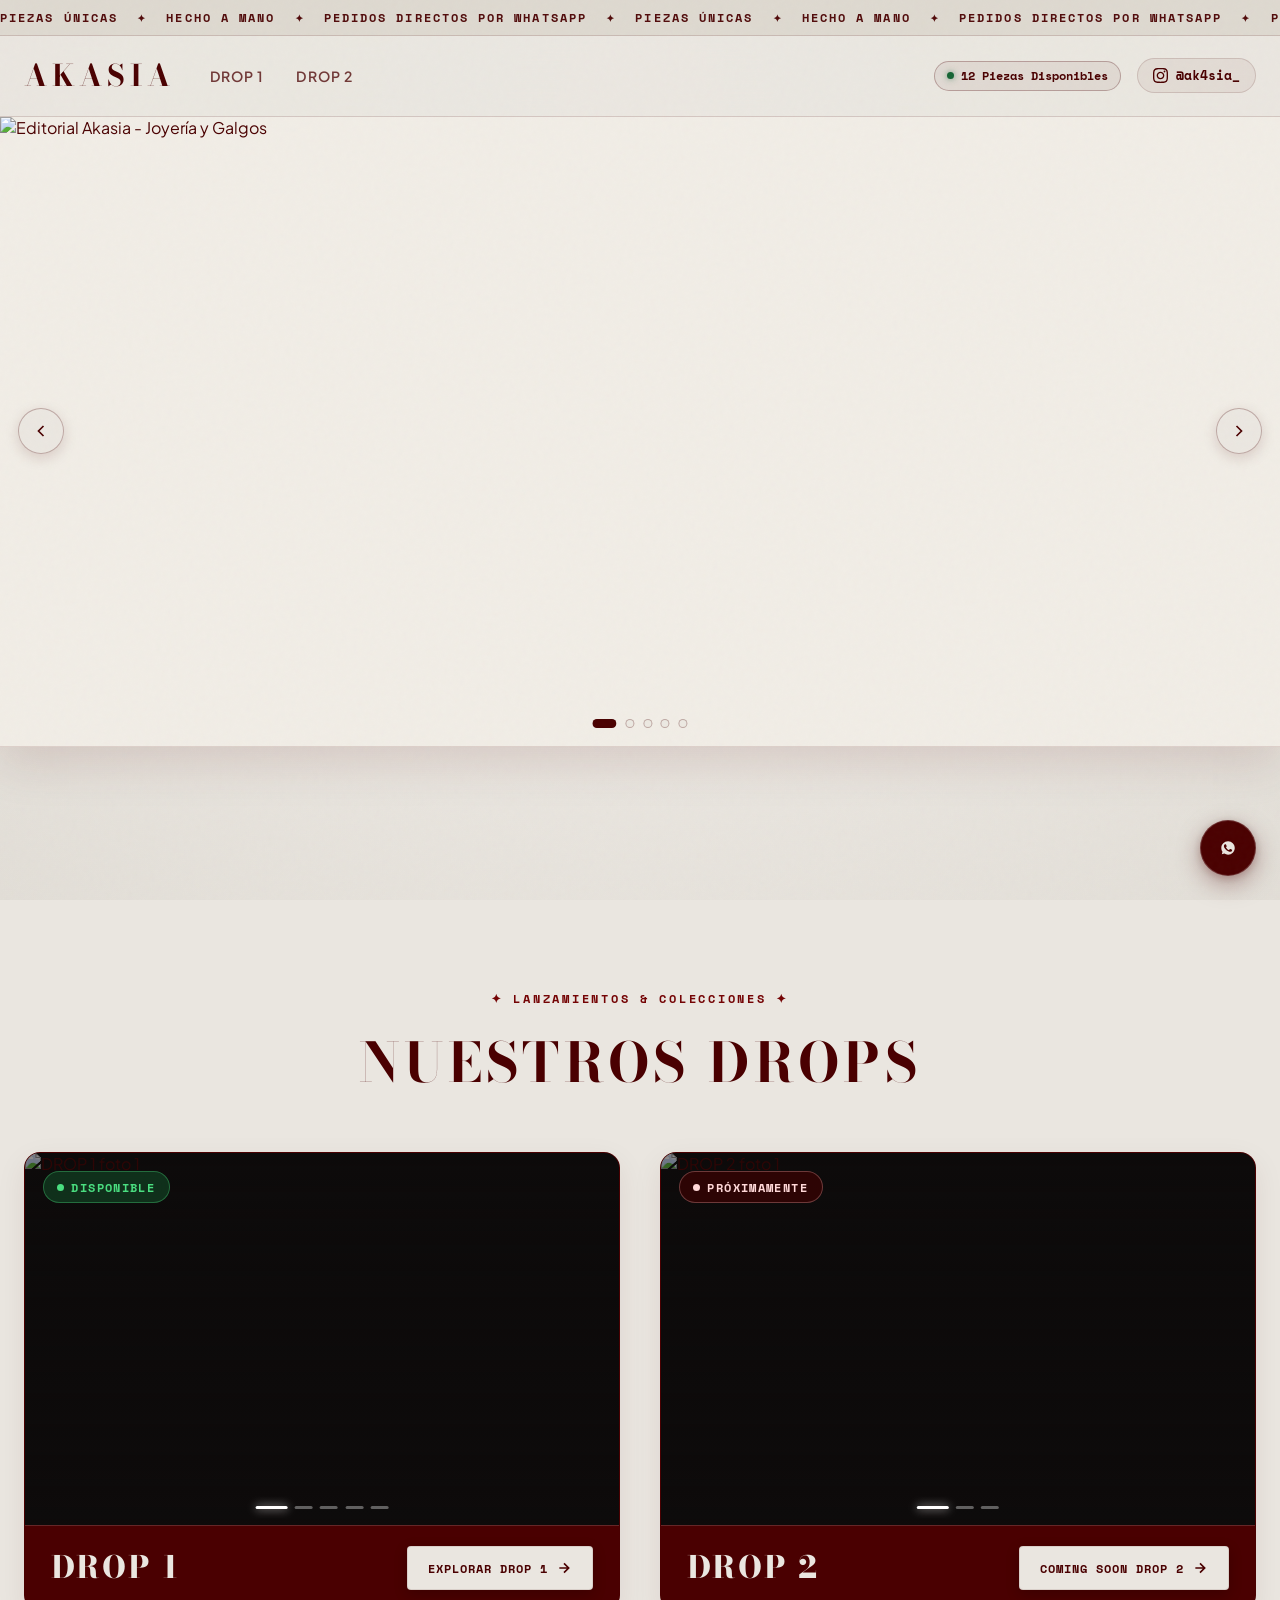
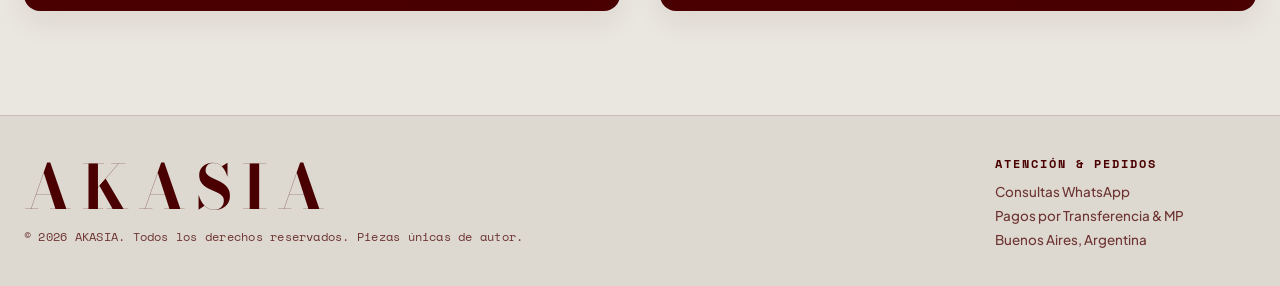
==== index.html @ f459fbb7 "Add files via upload" ====
<!DOCTYPE html>
<html lang="es">

<head>
  <meta charset="UTF-8">
  <meta name="viewport" content="width=device-width, initial-scale=1.0">
  <title>AKASIA • Joyería de Autor </title>

  <meta name="description" content="Piezas de joyería únicas hechas a mano. Nuestros drops de autor.">
  <meta name="keywords"
    content="akasia, drop, joyeria de autor, collares unicos, 1 of 1, collares grunge, moda underground, chokers, perlas, cadenas, diseño argentino">
  <meta name="author" content="Akasia">
  <meta name="theme-color" content="#eae6e0">

  <!-- Favicons -->
  <link rel="icon" type="image/x-icon" href="assets/brand/favicon.ico">
  <link rel="apple-touch-icon" href="assets/brand/favicon-192.png">

  <!-- Open Graph / Redes Sociales -->
  <meta property="og:type" content="website">
  <meta property="og:title" content="AKASIA • Joyería de Autor • Nuestros Drops">
  <meta property="og:description"
    content="Diseño de collares únicos de autor. Cada pieza es irrepetible. Conoce los drops y pide tu pieza por WhatsApp.">
  <meta property="og:image" content="assets/brand/isologo_with_text.png">
  <meta property="og:url" content="https://www.instagram.com/ak4sia_/">

  <!-- Stylesheets -->
  <link rel="stylesheet" href="styles/main.css">
  <link rel="stylesheet" href="styles/components.css">
</head>

<body>

  <!-- Top Announcement Ticker -->
  <div class="top-ticker" aria-label="Novedades de Akasia">
    <div class="ticker-track">
      <div class="ticker-group">
        <div class="ticker-item">PIEZAS ÚNICAS <span class="ticker-bullet">✦</span> HECHO A MANO <span class="ticker-bullet">✦</span> PEDIDOS DIRECTOS POR WHATSAPP <span class="ticker-bullet">✦</span></div>
        <div class="ticker-item">PIEZAS ÚNICAS <span class="ticker-bullet">✦</span> HECHO A MANO <span class="ticker-bullet">✦</span> PEDIDOS DIRECTOS POR WHATSAPP <span class="ticker-bullet">✦</span></div>
        <div class="ticker-item">PIEZAS ÚNICAS <span class="ticker-bullet">✦</span> HECHO A MANO <span class="ticker-bullet">✦</span> PEDIDOS DIRECTOS POR WHATSAPP <span class="ticker-bullet">✦</span></div>
        <div class="ticker-item">PIEZAS ÚNICAS <span class="ticker-bullet">✦</span> HECHO A MANO <span class="ticker-bullet">✦</span> PEDIDOS DIRECTOS POR WHATSAPP <span class="ticker-bullet">✦</span></div>
      </div>
      <div class="ticker-group" aria-hidden="true">
        <div class="ticker-item">PIEZAS ÚNICAS <span class="ticker-bullet">✦</span> HECHO A MANO <span class="ticker-bullet">✦</span> PEDIDOS DIRECTOS POR WHATSAPP <span class="ticker-bullet">✦</span></div>
        <div class="ticker-item">PIEZAS ÚNICAS <span class="ticker-bullet">✦</span> HECHO A MANO <span class="ticker-bullet">✦</span> PEDIDOS DIRECTOS POR WHATSAPP <span class="ticker-bullet">✦</span></div>
        <div class="ticker-item">PIEZAS ÚNICAS <span class="ticker-bullet">✦</span> HECHO A MANO <span class="ticker-bullet">✦</span> PEDIDOS DIRECTOS POR WHATSAPP <span class="ticker-bullet">✦</span></div>
        <div class="ticker-item">PIEZAS ÚNICAS <span class="ticker-bullet">✦</span> HECHO A MANO <span class="ticker-bullet">✦</span> PEDIDOS DIRECTOS POR WHATSAPP <span class="ticker-bullet">✦</span></div>
      </div>
    </div>
  </div>

  <!-- Site Navigation Header -->
  <header class="site-header" id="siteHeader">
    <div class="container nav-content">
      <!-- Nav Left: Brand & Links grouped together -->
      <div class="nav-left">
        <!-- Brand Logo (solo texto sin logo pequeño a la izquierda) -->
        <a href="index.html" class="brand-link" title="Inicio Akasia">
          <span class="brand-title">AKASIA</span>
        </a>

        <!-- Navigation Links -->
        <nav aria-label="Navegación principal">
          <ul class="nav-links">
            <li class="nav-item"><a href="drop-1.html">Drop 1</a></li>
            <li class="nav-item"><a href="drop-2.html">Drop 2</a></li>
          </ul>
        </nav>
      </div>

      <!-- Header Actions -->
      <div class="nav-actions">
        <!-- Live Available Pieces Counter -->
        <div class="badge-counter" id="availableCounter" title="Piezas únicas listas para compra">
          <span class="dot"></span> 13 Disponibles
        </div>

        <!-- Instagram Profile Link -->
        <a href="https://www.instagram.com/ak4sia_/" target="_blank" rel="noopener noreferrer" class="btn-ig"
          title="Visitar Instagram @ak4sia_">
          <svg width="15" height="15" viewBox="0 0 24 24" fill="currentColor">
            <path
              d="M12 2.163c3.204 0 3.584.012 4.85.07 3.252.148 4.771 1.691 4.919 4.919.058 1.265.069 1.645.069 4.849 0 3.205-.012 3.584-.069 4.849-.149 3.225-1.664 4.771-4.919 4.919-1.266.058-1.644.07-4.85.07-3.204 0-3.584-.012-4.849-.07-3.26-.149-4.771-1.699-4.919-4.92-.058-1.265-.07-1.644-.07-4.849 0-3.204.013-3.583.07-4.849.149-3.227 1.664-4.771 4.919-4.919 1.266-.057 1.645-.069 4.849-.069zm0-2.163c-3.259 0-3.667.014-4.947.072-4.358.2-6.78 2.618-6.98 6.98-.059 1.281-.073 1.689-.073 4.948 0 3.259.014 3.668.072 4.948.2 4.358 2.618 6.78 6.98 6.98 1.281.058 1.689.072 4.948.072 3.259 0 3.668-.014 4.948-.072 4.354-.2 6.782-2.618 6.979-6.98.059-1.28.073-1.689.073-4.948 0-3.259-.014-3.667-.072-4.947-.196-4.354-2.617-6.78-6.979-6.98-1.281-.059-1.69-.073-4.949-.073zm0 5.838c-3.403 0-6.162 2.759-6.162 6.162s2.759 6.163 6.162 6.163 6.162-2.759 6.162-6.163c0-3.403-2.759-6.162-6.162-6.162zm0 10.162c-2.209 0-4-1.79-4-4 0-2.209 1.791-4 4-4s4 1.791 4 4c0 2.21-1.791 4-4 4zm6.406-11.845c-.796 0-1.441.645-1.441 1.44s.645 1.44 1.441 1.44c.795 0 1.439-.645 1.439-1.44s-.644-1.44-1.439-1.44z" />
          </svg>
          <span>@ak4sia_</span>
        </a>
      </div>
    </div>
  </header>

  <!-- Hero Section: Carrusel Visual Editorial Puro de Punta a Punta -->
  <section class="hero-clean" id="hero">
    <div class="hero-carousel-container" id="heroCarousel">
      <div class="hero-carousel-track" id="heroCarouselTrack">
        <!-- Slide 1 (Foto 1) -->
        <div class="hero-slide active">
          <img src="assets/Banner Principal/banner-1.png" alt="Editorial Akasia - Joyería y Galgos">
        </div>
        <!-- Slide 2 (Foto 2) -->
        <div class="hero-slide">
          <img src="assets/Banner Principal/banner-2.png" alt="Editorial Akasia - Confección y detalles">
        </div>
        <!-- Slide 3 (Foto 3) -->
        <div class="hero-slide">
          <img src="assets/Banner Principal/banner-3.png" alt="Editorial Akasia - Retratos">
        </div>
        <!-- Slide 4 (Foto 4) -->
        <div class="hero-slide">
          <img src="assets/Banner Principal/banner-4.png" alt="Editorial Akasia - Joyería de Autor">
        </div>
        <!-- Slide 5 (Foto 5) -->
        <div class="hero-slide">
          <img src="assets/Banner Principal/banner-5.png" alt="Editorial Akasia - Colección Exclusiva">
        </div>
      </div>

      <!-- Flechas del Carrusel -->
      <button class="carousel-btn prev" id="carouselPrev" aria-label="Foto anterior">
        <svg width="20" height="20" viewBox="0 0 24 24" fill="none" stroke="currentColor" stroke-width="2">
          <path d="M15 18l-6-6 6-6" />
        </svg>
      </button>
      <button class="carousel-btn next" id="carouselNext" aria-label="Siguiente foto">
        <svg width="20" height="20" viewBox="0 0 24 24" fill="none" stroke="currentColor" stroke-width="2">
          <path d="M9 18l6-6-6-6" />
        </svg>
      </button>

      <!-- Indicadores / Dots -->
      <div class="carousel-dots" id="carouselDots"></div>
    </div>

    <!-- Al deslizar hacia abajo: Botón para descubrir los Drops -->
    <div class="drop-prompt-wrapper" id="dropPromptWrapper">
      <a href="#drops" class="btn-discover-drop">
        <span>Descubrí los Drops</span>
        <svg width="18" height="18" viewBox="0 0 24 24" fill="none" stroke="currentColor" stroke-width="2.5">
          <path d="M12 5v14M19 12l-7 7-7-7" />
        </svg>
      </a>
    </div>
  </section>

  <!-- Section: Drops de Autor (Botones con Fotos Dinámicas) -->
  <section class="drops-portal-section" id="drops">
    <div class="container">
      <div class="section-header">
        <span class="section-subtitle-tag">✦ LANZAMIENTOS & COLECCIONES ✦</span>
        <h2 class="section-title">NUESTROS DROPS</h2>
      </div>

      <!-- Tarjetas dinámicas de cada drop con fotos rotativas interactivas -->
      <div class="drops-portal-grid" id="dropsPortalGrid">
        <!-- Renderizado dinámico vía js/data.js y js/app.js -->
      </div>
    </div>
  </section>

  <!-- Floating WhatsApp Concierge Button -->
  <a href="#" class="floating-wa-btn" id="floatingWaBtn" title="Escribir por WhatsApp a Akasia" aria-label="WhatsApp">
    <svg width="28" height="28" viewBox="0 0 24 24" fill="currentColor">
      <path
        d="M12.031 6.172c-3.181 0-5.767 2.586-5.768 5.766-.001 1.298.38 2.27 1.019 3.287l-.582 2.128 2.182-.573c.978.58 1.911.928 3.145.929 3.178 0 5.767-2.587 5.768-5.766.001-3.187-2.575-5.77-5.764-5.771zm3.392 8.244c-.144.405-.837.774-1.17.824-.299.045-.677.063-1.092-.069-.252-.08-.575-.187-.988-.365-1.739-.751-2.874-2.502-2.961-2.617-.087-.116-.708-.94-.708-1.793s.448-1.273.607-1.446c.159-.173.346-.217.462-.217l.332.006c.106.005.249-.04.39.298.144.347.491 1.2.534 1.287.043.087.072.188.014.304-.058.116-.087.188-.173.289l-.26.304c-.087.086-.177.18-.076.354.101.174.449.741.964 1.201.662.591 1.221.774 1.394.86s.275.072.376-.044c.101-.116.433-.506.549-.68.116-.174.231-.145.39-.087s1.011.477 1.184.564.289.13.332.203c.043.072.043.419-.101.824z" />
    </svg>
  </a>

  <!-- Site Footer -->
  <footer class="site-footer">
    <div class="container footer-content">
      <div class="footer-brand">
        <span class="footer-logo">AKASIA</span>
        <p class="footer-copy">© 2026 AKASIA. Todos los derechos reservados. Piezas únicas de autor.</p>
      </div>

      <div class="footer-col">
        <h4>Atención & Pedidos</h4>
        <ul>
          <li><a href="#" id="footerWaLink" target="_blank" rel="noopener noreferrer">Consultas WhatsApp</a></li>
          <li><span>Pagos por Transferencia & MP</span></li>
          <li><span>Buenos Aires, Argentina</span></li>
        </ul>
      </div>
    </div>
  </footer>

  <!-- Scripts de la Aplicación -->
  <script src="js/data.js"></script>
  <script src="js/app.js"></script>
</body>

</html>
---- styles/main.css ----
/* ==========================================================================
   AKASIA • DESIGN SYSTEM & MAIN STYLES
   Estética High-Fashion Editorial / Ivory Parchment & Oxblood Typography
   Fondo: #eae6e0 • Tipografía: #4a0001
   ========================================================================== */

@import url('https://fonts.googleapis.com/css2?family=Bodoni+Moda:ital,opsz,wght@0,6..96,400;0,6..96,600;0,6..96,700;0,6..96,900;1,6..96,400;1,6..96,700&family=Plus+Jakarta+Sans:wght@300;400;500;600;700&family=Space+Mono:ital,wght@0,400;0,700;1,400&display=swap');

:root {
  /* Paleta Oficial Akasia */
  --oxblood: #4a0001;
  --garnet: #740304;
  --carmine: #8e2628;
  --crimson: #ab0e1f;
  --ivory: #eae6e0;

  /* Fondo principal y Superficies */
  --bg-page: #eae6e0;
  --bg-page-tint: radial-gradient(circle at 50% 12%, #f5f2ed 0%, #eae6e0 60%, #e2ded7 100%);
  --surface-card: #f8f6f2;
  --surface-card-hover: #ffffff;
  --surface-subtle: #f1ede6;
  --surface-glass: rgba(234, 230, 224, 0.92);
  --surface-glass-border: rgba(74, 0, 1, 0.14);
  --surface-border-subtle: rgba(74, 0, 1, 0.12);
  --surface-border-strong: rgba(74, 0, 1, 0.28);

  /* Tipografía y Textos */
  --text-primary: #4a0001;
  --text-secondary: #740304;
  --text-muted: rgba(74, 0, 1, 0.76);
  --text-dim: rgba(74, 0, 1, 0.45);
  --text-ghost: rgba(74, 0, 1, 0.12);

  /* Acentos y Destellos */
  --gold-accent: #8e2628;
  --sold-badge-bg: rgba(74, 0, 1, 0.12);
  --sold-badge-text: #740304;
  --available-emerald: #166534;
  --available-emerald-bg: rgba(22, 101, 52, 0.12);

  /* Tipografías */
  --font-serif: 'Bodoni Moda', Georgia, 'Times New Roman', serif;
  --font-mono: 'Space Mono', monospace;
  --font-sans: 'Plus Jakarta Sans', -apple-system, BlinkMacSystemFont, 'Segoe UI', Roboto, sans-serif;

  /* Físicas de animación (Emil Kowalski Philosophy) */
  --ease-out: cubic-bezier(0.23, 1, 0.32, 1);
  --ease-in-out: cubic-bezier(0.77, 0, 0.175, 1);
  --transition-fast: 160ms var(--ease-out);
  --transition-med: 280ms var(--ease-out);
  --transition-slow: 450ms var(--ease-out);

  /* Dimensiones */
  --container-max: 1380px;
  --header-height: 80px;
  --radius-sm: 4px;
  --radius-md: 8px;
  --radius-lg: 16px;
  --radius-full: 9999px;
}

/* Resets */
*, *::before, *::after {
  box-sizing: border-box;
  margin: 0;
  padding: 0;
}

html {
  font-size: 16px;
  scroll-behavior: smooth;
  background-color: var(--bg-page);
  color: var(--text-primary);
  font-family: var(--font-sans);
  text-rendering: optimizeLegibility;
  -webkit-font-smoothing: antialiased;
}

body {
  min-height: 100vh;
  background: var(--bg-page-tint);
  background-attachment: fixed;
  color: var(--text-primary);
  overflow-x: hidden;
  position: relative;
}

/* Film Grain Texture Overlay */
body::before {
  content: "";
  position: fixed;
  inset: 0;
  pointer-events: none;
  z-index: 999;
  opacity: 0.025;
  background-image: url("data:image/svg+xml,%3Csvg viewBox='0 0 200 200' xmlns='http://www.w3.org/2000/svg'%3E%3Cfilter id='noiseFilter'%3E%3CfeTurbulence type='fractalNoise' baseFrequency='0.8' numOctaves='3' stitchTiles='stitch'/%3E%3C/filter%3E%3Crect width='100%25' height='100%25' filter='url(%23noiseFilter)'/%3E%3C/svg%3E");
}

/* Contenedor Común */
.container {
  width: 100%;
  max-width: var(--container-max);
  margin-left: auto;
  margin-right: auto;
  padding-left: 1.5rem;
  padding-right: 1.5rem;
}

/* Links & Typography */
a {
  color: inherit;
  text-decoration: none;
  transition: color var(--transition-fast);
}

button {
  font-family: inherit;
  border: none;
  cursor: pointer;
  background: none;
}

img {
  max-width: 100%;
  height: auto;
  display: block;
}

/* ==========================================================================
   ANNOUNCEMENT BAR & TOP TICKER
   ========================================================================== */
.top-ticker {
  background: #ded9d0;
  border-bottom: 1px solid var(--surface-glass-border);
  padding: 0.55rem 0;
  overflow: hidden;
  position: relative;
  z-index: 100;
  user-select: none;
}

.ticker-track {
  display: flex;
  width: max-content;
  white-space: nowrap;
  animation: ticker-slide 55s linear infinite;
  will-change: transform;
}

.ticker-track:hover {
  animation-play-state: paused;
}

.ticker-group {
  display: flex;
  align-items: center;
  gap: 1.2rem;
  padding-right: 1.2rem;
  flex-shrink: 0;
}

.ticker-item {
  font-family: var(--font-mono);
  font-size: 0.72rem;
  text-transform: uppercase;
  letter-spacing: 0.18em;
  color: var(--text-primary);
  opacity: 0.95;
  display: inline-flex;
  align-items: center;
  gap: 1.2rem;
  font-weight: 700;
  flex-shrink: 0;
}

.ticker-bullet {
  color: var(--oxblood);
  font-size: 0.65rem;
}

@keyframes ticker-slide {
  0% { transform: translate3d(0, 0, 0); }
  100% { transform: translate3d(-50%, 0, 0); }
}

/* ==========================================================================
   NAVIGATION BAR
   ========================================================================== */
.site-header {
  position: sticky;
  top: 0;
  z-index: 900;
  backdrop-filter: blur(16px);
  -webkit-backdrop-filter: blur(16px);
  background: var(--surface-glass);
  border-bottom: 1px solid var(--surface-glass-border);
  transition: background var(--transition-med), border-color var(--transition-med);
}

.nav-content {
  height: var(--header-height);
  display: flex;
  align-items: center;
  justify-content: space-between;
  gap: 1.5rem;
}

/* Agrupación izquierda: Marca + Colección */
.nav-left {
  display: flex;
  align-items: center;
  gap: 2.2rem;
}

/* Brand Logo */
.brand-link {
  display: flex;
  align-items: center;
  gap: 0.85rem;
}

.brand-isologo {
  width: 44px;
  height: 44px;
  border-radius: 50%;
  object-fit: cover;
  border: 1px solid rgba(74, 0, 1, 0.35);
  box-shadow: 0 4px 14px rgba(74, 0, 1, 0.15);
  transition: transform var(--transition-med), box-shadow var(--transition-med);
}

.brand-link:hover .brand-isologo {
  transform: rotate(5deg) scale(1.05);
  box-shadow: 0 6px 18px rgba(74, 0, 1, 0.25);
}

.brand-title {
  font-family: var(--font-serif);
  font-size: 1.85rem;
  font-weight: 700;
  letter-spacing: 0.16em;
  color: var(--text-primary);
  text-transform: uppercase;
}

/* Navigation Links */
.nav-links {
  display: flex;
  align-items: center;
  gap: 2rem;
  list-style: none;
}

.nav-item a {
  font-family: var(--font-sans);
  font-size: 0.88rem;
  font-weight: 600;
  letter-spacing: 0.08em;
  text-transform: uppercase;
  color: var(--text-muted);
  position: relative;
  padding: 0.4rem 0;
}

.nav-item a:hover {
  color: var(--text-primary);
}

.nav-item a.active {
  color: var(--text-primary);
}

.nav-item a::after {
  content: "";
  position: absolute;
  bottom: 0;
  left: 0;
  width: 0;
  height: 1.5px;
  background: var(--text-primary);
  transition: width var(--transition-fast);
}

.nav-item a:hover::after,
.nav-item a.active::after {
  width: 100%;
}

/* Header Actions */
.nav-actions {
  display: flex;
  align-items: center;
  gap: 1rem;
}

.badge-counter {
  font-family: var(--font-mono);
  font-size: 0.75rem;
  padding: 0.35rem 0.75rem;
  border-radius: var(--radius-full);
  background: rgba(74, 0, 1, 0.06);
  border: 1px solid var(--surface-border-strong);
  color: var(--text-primary);
  display: flex;
  align-items: center;
  gap: 0.4rem;
  font-weight: 700;
}

.badge-counter .dot {
  width: 7px;
  height: 7px;
  background: var(--available-emerald);
  border-radius: 50%;
  box-shadow: 0 0 6px rgba(22, 101, 52, 0.6);
  animation: pulse 2s infinite;
}

@keyframes pulse {
  0%, 100% { opacity: 1; transform: scale(1); }
  50% { opacity: 0.4; transform: scale(0.85); }
}

.btn-ig {
  display: inline-flex;
  align-items: center;
  gap: 0.5rem;
  padding: 0.45rem 0.95rem;
  border-radius: var(--radius-full);
  background: rgba(74, 0, 1, 0.05);
  border: 1px solid var(--surface-glass-border);
  font-size: 0.8rem;
  font-family: var(--font-mono);
  color: var(--text-primary);
  font-weight: 700;
  transition: all var(--transition-fast);
}

.btn-ig:hover {
  background: var(--oxblood);
  color: var(--ivory);
  border-color: var(--oxblood);
  transform: translateY(-1px);
}

/* ==========================================================================
   HERO SECTION: CLEAN CAROUSEL LAYOUT (FULL WIDTH PUNTA A PUNTA)
   ========================================================================== */
.hero-clean {
  position: relative;
  padding: 0 0 3.5rem;
  display: flex;
  flex-direction: column;
  align-items: center;
  gap: 1.8rem;
  overflow: hidden;
  width: 100%;
  max-width: 100%;
  margin: 0;
  padding-left: 0;
  padding-right: 0;
}

.hero-tag-clean {
  display: inline-flex;
  align-items: center;
  gap: 0.5rem;
  font-family: var(--font-mono);
  font-size: 0.82rem;
  letter-spacing: 0.24em;
  text-transform: uppercase;
  color: var(--text-primary);
  padding: 0.45rem 1.2rem;
  background: rgba(74, 0, 1, 0.05);
  border: 1px solid var(--surface-border-strong);
  border-radius: var(--radius-full);
  font-weight: 700;
}

/* Hero Carousel Container: Full Width Edge-to-Edge */
.hero-carousel-container {
  position: relative;
  width: 100%;
  max-width: 100%;
  height: clamp(480px, 70vh, 760px);
  border-radius: 0;
  overflow: hidden;
  box-shadow: 0 16px 45px rgba(74, 0, 1, 0.12);
  border-top: none;
  border-left: none;
  border-right: none;
  border-bottom: 1px solid var(--surface-border-subtle);
  background: #f1ede6;
}

.hero-carousel-track {
  position: relative;
  width: 100%;
  height: 100%;
}

.hero-slide {
  position: absolute;
  inset: 0;
  opacity: 0;
  visibility: hidden;
  transition: opacity 600ms var(--ease-out), transform 700ms var(--ease-out);
  transform: scale(1.02);
  display: flex;
  align-items: center;
  justify-content: center;
}

.hero-slide.active {
  opacity: 1;
  visibility: visible;
  transform: scale(1);
}

.hero-slide img {
  width: 100%;
  height: 100%;
  object-fit: cover;
  object-position: center;
}

/* Carousel Controls */
.carousel-btn {
  position: absolute;
  top: 50%;
  transform: translateY(-50%);
  z-index: 10;
  width: 46px;
  height: 46px;
  border-radius: 50%;
  background: rgba(234, 230, 224, 0.9);
  border: 1px solid var(--surface-border-strong);
  color: var(--text-primary);
  display: flex;
  align-items: center;
  justify-content: center;
  cursor: pointer;
  box-shadow: 0 4px 14px rgba(74, 0, 1, 0.15);
  transition: all var(--transition-fast);
}

.carousel-btn:hover {
  background: var(--oxblood);
  color: var(--ivory);
  transform: translateY(-50%) scale(1.08);
}

.carousel-btn:active {
  transform: translateY(-50%) scale(0.96);
}

.carousel-btn.prev { left: 18px; }
.carousel-btn.next { right: 18px; }

/* Carousel Dots */
.carousel-dots {
  position: absolute;
  bottom: 18px;
  left: 50%;
  transform: translateX(-50%);
  z-index: 10;
  display: flex;
  gap: 0.55rem;
}

.carousel-dot {
  width: 9px;
  height: 9px;
  border-radius: 50%;
  background: rgba(234, 230, 224, 0.6);
  border: 1px solid var(--surface-border-strong);
  cursor: pointer;
  transition: all var(--transition-fast);
}

.carousel-dot.active {
  background: var(--oxblood);
  width: 24px;
  border-radius: 12px;
}

/* Floating / Scroll Prompt: Descubrí nuestro último drop (aparece al deslizar) */
.drop-prompt-wrapper {
  margin-top: 1.8rem;
  text-align: center;
  width: 100%;
  display: flex;
  justify-content: center;
  opacity: 0;
  transform: translateY(22px);
  transition: opacity 0.45s var(--ease-out), transform 0.45s var(--ease-out);
  pointer-events: none;
}

.drop-prompt-wrapper.visible {
  opacity: 1;
  transform: translateY(0);
  pointer-events: auto;
}

.btn-discover-drop {
  display: inline-flex;
  align-items: center;
  gap: 0.8rem;
  padding: 1.05rem 2.6rem;
  background: var(--oxblood);
  color: var(--ivory);
  font-family: var(--font-mono);
  font-size: 0.88rem;
  font-weight: 700;
  letter-spacing: 0.14em;
  text-transform: uppercase;
  border-radius: var(--radius-full);
  box-shadow: 0 8px 24px rgba(74, 0, 1, 0.22);
  border: 1px solid var(--oxblood);
  transition: all var(--transition-fast);
  cursor: pointer;
  animation: bounceSlow 2.5s infinite;
}

.btn-discover-drop:hover {
  background: var(--garnet);
  transform: translateY(-3px);
  box-shadow: 0 12px 30px rgba(74, 0, 1, 0.32);
}

.btn-discover-drop:active {
  transform: scale(0.97);
}

@keyframes bounceSlow {
  0%, 100% { transform: translateY(0); }
  50% { transform: translateY(-6px); }
}

/* ==========================================================================
   REDES SOCIALES / DESCUBRINOS EN REDES (Clean Editorial Showcase)
   ========================================================================== */
.social-section {
  padding: 5.5rem 0;
  background: var(--bg-page);
  border-top: 1px solid var(--surface-glass-border);
  border-bottom: 1px solid var(--surface-glass-border);
}

.social-clean-card {
  max-width: 680px;
  margin: 0 auto;
  text-align: center;
  padding: 3.5rem 2rem;
  background: var(--surface-card);
  border: 1px solid var(--surface-border-strong);
  border-radius: var(--radius-md);
  box-shadow: 0 12px 35px rgba(74, 0, 1, 0.08);
}

.social-title {
  font-family: var(--font-serif);
  font-size: clamp(2rem, 3.8vw, 2.8rem);
  font-weight: 700;
  letter-spacing: 0.12em;
  color: var(--text-primary);
  text-transform: uppercase;
  margin-bottom: 1rem;
}

.social-subtitle {
  font-family: var(--font-sans);
  font-size: 1.05rem;
  line-height: 1.6;
  color: var(--text-secondary);
  max-width: 500px;
  margin: 0 auto 2rem;
}

.btn-instagram-profile {
  display: inline-flex;
  align-items: center;
  gap: 0.85rem;
  padding: 1.05rem 2.6rem;
  background: var(--oxblood);
  color: var(--ivory);
  font-family: var(--font-mono);
  font-size: 0.92rem;
  font-weight: 700;
  letter-spacing: 0.14em;
  text-transform: uppercase;
  border-radius: var(--radius-full);
  box-shadow: 0 8px 24px rgba(74, 0, 1, 0.22);
  border: 1px solid var(--oxblood);
  transition: all var(--transition-fast);
}

.btn-instagram-profile:hover {
  background: var(--garnet);
  transform: translateY(-2px);
  box-shadow: 0 12px 30px rgba(74, 0, 1, 0.32);
}

@media (max-width: 768px) {
  .hero-carousel-container {
    height: 380px;
  }
  .carousel-btn {
    width: 38px;
    height: 38px;
  }
}

/* ==========================================================================
   FOOTER
   ========================================================================== */
.site-footer {
  background: #ded9d0;
  border-top: 1px solid var(--surface-glass-border);
  padding: 2.4rem 0;
  position: relative;
  color: var(--text-primary);
}

.footer-content {
  display: flex;
  justify-content: space-between;
  align-items: center;
  flex-wrap: wrap;
  gap: 2rem;
}

.footer-brand {
  display: flex;
  flex-direction: column;
  gap: 0.6rem;
}

.footer-logo {
  font-family: var(--font-serif);
  font-size: clamp(2.4rem, 5vw, 3.8rem);
  font-weight: 700;
  letter-spacing: 0.16em;
  color: var(--text-primary);
  line-height: 1;
}

.footer-copy {
  font-family: var(--font-mono);
  font-size: 0.74rem;
  color: var(--text-muted);
  letter-spacing: 0.02em;
}

.footer-col {
  margin-right: 4.5rem;
}

.footer-col h4 {
  font-family: var(--font-mono);
  font-size: 0.78rem;
  text-transform: uppercase;
  letter-spacing: 0.16em;
  color: var(--text-primary);
  margin-bottom: 0.6rem;
  font-weight: 700;
}

.footer-col ul {
  list-style: none;
  display: flex;
  flex-direction: column;
  gap: 0.45rem;
}

.footer-col li,
.footer-col li a {
  color: var(--text-muted);
  font-size: 0.84rem;
  font-weight: 500;
  transition: color var(--transition-fast);
}

.footer-col li a:hover {
  color: var(--text-primary);
}

/* ==========================================================================
   RESPONSIVE MEDIA QUERIES
   ========================================================================== */
@media (max-width: 992px) {
  .hero-grid {
    grid-template-columns: 1fr;
    text-align: center;
    gap: 3rem;
  }

  .hero-content {
    align-items: center;
  }

  .hero-description {
    margin-left: auto;
    margin-right: auto;
  }

  .hero-cta-group {
    justify-content: center;
  }
}

@media (max-width: 768px) {
  :root {
    --header-height: 70px;
  }

  .nav-left {
    gap: 1.25rem;
  }

  .brand-title {
    font-size: 1.55rem;
  }

  .nav-item a {
    font-size: 0.8rem;
    letter-spacing: 0.06em;
  }

  .hero-section {
    padding: 3rem 0 3rem;
  }

  .footer-content {
    flex-direction: column;
    align-items: flex-start;
    gap: 1.8rem;
  }
}

@media (max-width: 520px) {
  .nav-left {
    gap: 0.85rem;
  }

  .brand-title {
    font-size: 1.35rem;
  }

  .badge-counter {
    padding: 0.3rem 0.55rem;
    font-size: 0.7rem;
  }

  .btn-ig span {
    display: none;
  }

  .btn-ig {
    padding: 0.45rem 0.6rem;
  }
}
---- styles/components.css ----
/* ==========================================================================
   AKASIA - Componentes Visuales
   Catálogo, Tarjetas de Collares, Modales, Lookbook & WhatsApp
   ========================================================================== */

/* ==========================================================================
   1. CATALOG SECTION & CONTROLS
   ========================================================================== */
.catalog-section {
  padding: 5rem 0 7rem;
  position: relative;
  background: var(--bg-page);
}

.section-header {
  text-align: center;
  max-width: 780px;
  margin: 0 auto 3rem;
  display: flex;
  flex-direction: column;
  align-items: center;
  gap: 0.85rem;
}

.section-subtitle-tag {
  font-family: var(--font-mono);
  font-size: 0.78rem;
  letter-spacing: 0.22em;
  text-transform: uppercase;
  color: var(--text-secondary);
  display: flex;
  align-items: center;
  gap: 0.5rem;
  font-weight: 700;
}

.section-title {
  font-family: var(--font-serif);
  font-size: clamp(2.2rem, 4.5vw, 3.4rem);
  font-weight: 700;
  letter-spacing: 0.08em;
  text-transform: uppercase;
  color: var(--text-primary);
}

.section-desc {
  font-size: 1rem;
  color: var(--text-muted);
  line-height: 1.6;
  font-weight: 400;
}

/* Controles de Filtro y Búsqueda */
.catalog-controls {
  display: flex;
  justify-content: space-between;
  align-items: center;
  flex-wrap: wrap;
  gap: 1.5rem;
  margin-bottom: 2.8rem;
  padding: 1.2rem 1.6rem;
  background: rgba(255, 255, 255, 0.7);
  backdrop-filter: blur(12px);
  border: 1px solid var(--surface-glass-border);
  border-radius: var(--radius-md);
  box-shadow: 0 4px 16px rgba(74, 0, 1, 0.04);
}

.filter-group {
  display: flex;
  flex-wrap: wrap;
  gap: 0.5rem;
}

.filter-btn {
  font-family: var(--font-mono);
  font-size: 0.78rem;
  letter-spacing: 0.08em;
  text-transform: uppercase;
  padding: 0.55rem 1.1rem;
  border-radius: var(--radius-full);
  color: var(--text-primary);
  background: rgba(74, 0, 1, 0.05);
  border: 1px solid var(--surface-border-subtle);
  font-weight: 600;
  transition: all var(--transition-fast);
}

.filter-btn:hover {
  color: var(--text-primary);
  background: rgba(74, 0, 1, 0.1);
  border-color: var(--surface-border-strong);
}

.filter-btn.active {
  background: var(--oxblood);
  color: var(--ivory);
  border-color: var(--oxblood);
  box-shadow: 0 4px 14px rgba(74, 0, 1, 0.25);
}

.filter-btn:active {
  transform: scale(0.97);
}

.search-box {
  position: relative;
  min-width: 260px;
}

.search-input {
  width: 100%;
  padding: 0.55rem 1rem 0.55rem 2.4rem;
  background: #ffffff;
  border: 1px solid var(--surface-border-strong);
  border-radius: var(--radius-full);
  color: var(--text-primary);
  font-family: var(--font-sans);
  font-size: 0.85rem;
  outline: none;
  transition: border-color var(--transition-fast), box-shadow var(--transition-fast);
}

.search-input::placeholder {
  color: var(--text-dim);
}

.search-input:focus {
  border-color: var(--text-primary);
  box-shadow: 0 0 10px rgba(74, 0, 1, 0.18);
}

.search-icon {
  position: absolute;
  left: 0.9rem;
  top: 50%;
  transform: translateY(-50%);
  color: var(--text-dim);
  pointer-events: none;
  font-size: 0.85rem;
}

/* ==========================================================================
   2. PRODUCT GRID & NECKLACE CARD
   ========================================================================== */
.products-grid {
  display: grid;
  grid-template-columns: repeat(auto-fill, minmax(320px, 1fr));
  gap: 2.2rem;
}

.product-card {
  position: relative;
  background: var(--surface-card);
  border: 1px solid var(--surface-border-subtle);
  border-radius: var(--radius-md);
  overflow: hidden;
  display: flex;
  flex-direction: column;
  box-shadow: 0 6px 20px rgba(74, 0, 1, 0.05);
  transition: transform var(--transition-med), border-color var(--transition-med), box-shadow var(--transition-med), background var(--transition-med);
}

.product-card:hover {
  background: var(--surface-card-hover);
  transform: translateY(-6px);
  border-color: var(--surface-border-strong);
  box-shadow: 0 16px 36px rgba(74, 0, 1, 0.12);
}

/* Estado Vendido */
.product-card.is-sold {
  background: #ede9e2;
  border-color: rgba(74, 0, 1, 0.2);
}

.product-card.is-sold .card-media-wrapper {
  filter: grayscale(30%) brightness(0.92);
}

/* Contenedor de Imagen con Efecto Hover */
.card-media-wrapper {
  position: relative;
  width: 100%;
  aspect-ratio: 4 / 5;
  background: #f3efe8;
  overflow: hidden;
  cursor: pointer;
}

.card-img {
  position: absolute;
  inset: 0;
  width: 100%;
  height: 100%;
  object-fit: cover;
  transition: opacity 400ms var(--ease-out), transform 500ms var(--ease-out);
}

.card-img-flat {
  opacity: 1;
  z-index: 1;
}

.card-img-worn {
  opacity: 0;
  z-index: 2;
  transform: scale(1.03);
}

/* Conmutación Hover (Escritorio) */
@media (hover: hover) and (pointer: fine) {
  .product-card:hover .card-img-worn {
    opacity: 1;
    transform: scale(1);
  }
  .product-card:hover .card-img-flat {
    opacity: 0;
  }
}

/* Modo táctil en móvil */
.card-media-wrapper.show-worn .card-img-worn {
  opacity: 1 !important;
  transform: scale(1) !important;
}
.card-media-wrapper.show-worn .card-img-flat {
  opacity: 0 !important;
}

/* Badges sobre la foto */
.card-badges {
  position: absolute;
  top: 12px;
  left: 12px;
  right: 12px;
  display: flex;
  justify-content: space-between;
  align-items: center;
  z-index: 5;
  pointer-events: none;
}

.badge-unique {
  font-family: var(--font-mono);
  font-size: 0.68rem;
  letter-spacing: 0.12em;
  padding: 0.3rem 0.65rem;
  background: rgba(234, 230, 224, 0.92);
  color: var(--text-primary);
  border: 1px solid var(--surface-border-strong);
  border-radius: var(--radius-sm);
  backdrop-filter: blur(8px);
  font-weight: 700;
}

.badge-status {
  font-family: var(--font-mono);
  font-size: 0.68rem;
  letter-spacing: 0.1em;
  padding: 0.3rem 0.65rem;
  border-radius: var(--radius-sm);
  backdrop-filter: blur(8px);
  text-transform: uppercase;
  font-weight: 700;
}

.badge-status.available {
  background: rgba(22, 101, 52, 0.9);
  color: #ffffff;
  border: 1px solid rgba(22, 101, 52, 0.4);
}

.badge-status.sold {
  background: var(--sold-badge-bg);
  color: var(--sold-badge-text);
  border: 1px solid rgba(74, 0, 1, 0.3);
}

/* Indicador visual de doble foto */
.card-photo-toggle-hint {
  position: absolute;
  bottom: 10px;
  left: 50%;
  transform: translateX(-50%);
  z-index: 5;
  font-family: var(--font-mono);
  font-size: 0.65rem;
  letter-spacing: 0.08em;
  color: var(--text-primary);
  background: rgba(234, 230, 224, 0.88);
  padding: 0.25rem 0.65rem;
  border-radius: var(--radius-full);
  border: 1px solid var(--surface-border-subtle);
  backdrop-filter: blur(6px);
  pointer-events: none;
  opacity: 0.9;
  font-weight: 600;
  transition: opacity var(--transition-fast);
}

.product-card:hover .card-photo-toggle-hint {
  opacity: 1;
}

/* Contenido de la Tarjeta */
.card-content {
  padding: 1.4rem;
  display: flex;
  flex-direction: column;
  flex-grow: 1;
  gap: 1rem;
}

.card-header-row {
  display: flex;
  justify-content: space-between;
  align-items: baseline;
  gap: 0.5rem;
}

.card-title {
  font-family: var(--font-serif);
  font-size: 1.45rem;
  font-weight: 700;
  letter-spacing: 0.06em;
  text-transform: uppercase;
  color: var(--text-primary);
}

.card-price {
  font-family: var(--font-mono);
  font-size: 1.15rem;
  font-weight: 700;
  color: var(--text-primary);
  white-space: nowrap;
}

/* Especificaciones Técnicas (Largo y Diámetro) */
.card-specs-row {
  display: flex;
  flex-wrap: wrap;
  gap: 0.5rem;
}

.spec-pill {
  font-family: var(--font-mono);
  font-size: 0.72rem;
  padding: 0.3rem 0.6rem;
  background: rgba(74, 0, 1, 0.05);
  border: 1px solid var(--surface-border-subtle);
  border-radius: var(--radius-sm);
  color: var(--text-muted);
  display: inline-flex;
  align-items: center;
  gap: 0.35rem;
}

.spec-pill strong {
  color: var(--text-primary);
  font-weight: 700;
}

.card-description {
  font-size: 0.88rem;
  line-height: 1.55;
  color: var(--text-muted);
  display: -webkit-box;
  -webkit-line-clamp: 2;
  -webkit-box-orient: vertical;
  overflow: hidden;
  text-overflow: ellipsis;
  font-weight: 400;
}

/* Botones de Acción de la Tarjeta */
.card-actions {
  margin-top: auto;
  display: grid;
  grid-template-columns: 1fr auto;
  gap: 0.65rem;
  padding-top: 0.5rem;
}

.btn-buy-wa {
  display: inline-flex;
  align-items: center;
  justify-content: center;
  gap: 0.55rem;
  padding: 0.72rem 1.1rem;
  background: var(--oxblood);
  color: var(--ivory);
  font-family: var(--font-mono);
  font-size: 0.76rem;
  font-weight: 700;
  letter-spacing: 0.08em;
  text-transform: uppercase;
  border-radius: var(--radius-sm);
  border: 1px solid var(--oxblood);
  box-shadow: 0 4px 14px rgba(74, 0, 1, 0.2);
  transition: all var(--transition-fast);
}

.btn-buy-wa:hover {
  background: var(--garnet);
  border-color: var(--garnet);
  color: #ffffff;
  box-shadow: 0 6px 20px rgba(74, 0, 1, 0.32);
  transform: translateY(-1px);
}

.btn-buy-wa:active {
  transform: scale(0.97);
}

.btn-buy-wa.btn-sold-out {
  background: var(--sold-badge-bg);
  color: var(--sold-badge-text);
  border: 1px solid var(--surface-border-subtle);
  cursor: not-allowed;
  box-shadow: none;
}

.btn-buy-wa.btn-sold-out:hover {
  transform: none;
  box-shadow: none;
}

.btn-view-detail {
  padding: 0.7rem 0.95rem;
  background: rgba(74, 0, 1, 0.05);
  border: 1px solid var(--surface-border-strong);
  border-radius: var(--radius-sm);
  color: var(--text-primary);
  font-family: var(--font-mono);
  font-size: 0.75rem;
  font-weight: 700;
  transition: all var(--transition-fast);
}

.btn-view-detail:hover {
  background: var(--oxblood);
  color: var(--ivory);
  border-color: var(--oxblood);
}

.btn-view-detail:active {
  transform: scale(0.97);
}

/* ==========================================================================
   3. QUICK VIEW / PRODUCT DETAIL MODAL
   ========================================================================== */
.modal-backdrop {
  position: fixed;
  inset: 0;
  background: rgba(74, 0, 1, 0.45);
  backdrop-filter: blur(12px);
  -webkit-backdrop-filter: blur(12px);
  z-index: 1000;
  display: flex;
  align-items: center;
  justify-content: center;
  padding: 1.5rem;
  opacity: 0;
  pointer-events: none;
  transition: opacity 240ms var(--ease-out);
}

.modal-backdrop.is-open {
  opacity: 1;
  pointer-events: auto;
}

.modal-dialog {
  background: var(--bg-page);
  border: 1px solid var(--surface-border-strong);
  border-radius: var(--radius-lg);
  width: 100%;
  max-width: 900px;
  position: relative;
  box-shadow: 0 30px 70px rgba(74, 0, 1, 0.3);
  transform: scale(0.95);
  transition: transform 260ms var(--ease-out);
  color: var(--text-primary);
  overflow: hidden;
  scrollbar-width: none;
}

.modal-dialog::-webkit-scrollbar {
  display: none;
}

.modal-backdrop.is-open .modal-dialog {
  transform: scale(1);
}

.modal-close-btn {
  position: absolute;
  top: 1.2rem;
  right: 1.2rem;
  z-index: 20;
  width: 36px;
  height: 36px;
  border-radius: 50%;
  background: rgba(74, 0, 1, 0.08);
  border: 1px solid var(--surface-border-subtle);
  color: var(--text-primary);
  display: flex;
  align-items: center;
  justify-content: center;
  font-size: 1.1rem;
  transition: all var(--transition-fast);
}

.modal-close-btn:hover {
  background: var(--oxblood);
  color: var(--ivory);
  transform: rotate(90deg);
}

.modal-grid {
  display: grid;
  grid-template-columns: 1fr 1fr;
  align-items: stretch;
}

/* Galería en Modal */
.modal-gallery {
  position: relative;
  background: #f5f2ec;
  display: flex;
  flex-direction: column;
  height: 100%;
  overflow: hidden;
}

.modal-main-img-wrap {
  position: relative;
  width: 100%;
  height: 100%;
  min-height: 420px;
  overflow: hidden;
}

.modal-main-img {
  width: 100%;
  height: 100%;
  object-fit: cover;
  display: block;
  transition: opacity 220ms var(--ease-out);
}

.modal-cta-wrap {
  display: flex;
  flex-direction: column;
  gap: 0.75rem;
  margin-top: 0.4rem;
}

.modal-view-tabs {
  display: grid;
  grid-template-columns: 1fr 1fr;
  gap: 0.6rem;
  background: transparent;
}

.modal-tab-btn {
  padding: 0.78rem 0.6rem;
  font-family: var(--font-mono);
  font-size: 0.74rem;
  letter-spacing: 0.08em;
  text-transform: uppercase;
  color: var(--text-muted);
  background: rgba(74, 0, 1, 0.04);
  border: 1px solid var(--surface-border-subtle);
  border-radius: var(--radius-sm);
  font-weight: 700;
  cursor: pointer;
  display: flex;
  align-items: center;
  justify-content: center;
  text-align: center;
  transition: all var(--transition-fast);
}

.modal-tab-btn:hover {
  background: rgba(74, 0, 1, 0.08);
  color: var(--text-primary);
  border-color: var(--surface-border-strong);
}

.modal-tab-btn.active {
  color: var(--ivory);
  background: var(--oxblood);
  border-color: var(--oxblood);
  box-shadow: 0 2px 8px rgba(74, 0, 1, 0.2);
}

/* Info en Modal */
.modal-info {
  padding: 1.8rem 2rem;
  display: flex;
  flex-direction: column;
  justify-content: center;
  gap: 1rem;
}

.modal-tag {
  font-family: var(--font-mono);
  font-size: 0.75rem;
  letter-spacing: 0.2em;
  color: var(--text-secondary);
  text-transform: uppercase;
  font-weight: 700;
}

.modal-title {
  font-family: var(--font-serif);
  font-size: 2rem;
  font-weight: 700;
  letter-spacing: 0.08em;
  color: var(--text-primary);
  line-height: 1.15;
}

.modal-price-status-row {
  display: flex;
  align-items: center;
  justify-content: space-between;
  gap: 1rem;
  padding-bottom: 0.8rem;
  border-bottom: 1px solid var(--surface-glass-border);
}

.modal-price {
  font-family: var(--font-mono);
  font-size: 1.5rem;
  font-weight: 700;
  color: var(--text-primary);
}

.modal-specs-box {
  background: rgba(74, 0, 1, 0.04);
  border: 1px solid var(--surface-border-subtle);
  border-radius: var(--radius-md);
  padding: 0.9rem 1.1rem;
  display: flex;
  flex-direction: column;
  gap: 0.6rem;
}

.modal-specs-title {
  font-family: var(--font-mono);
  font-size: 0.72rem;
  text-transform: uppercase;
  letter-spacing: 0.15em;
  color: var(--text-primary);
  font-weight: 700;
}

.modal-specs-list {
  display: grid;
  grid-template-columns: 1fr 1fr;
  gap: 0.8rem;
}

.modal-spec-item {
  display: flex;
  flex-direction: column;
  gap: 0.2rem;
}

.modal-spec-item span {
  font-family: var(--font-mono);
  font-size: 0.75rem;
  color: var(--text-muted);
}

.modal-spec-item strong {
  font-family: var(--font-mono);
  font-size: 0.88rem;
  color: var(--text-primary);
  font-weight: 700;
}

.modal-feature-badge {
  font-family: var(--font-mono);
  font-size: 0.75rem;
  color: var(--text-primary);
  padding: 0.6rem 0.8rem;
  background: rgba(74, 0, 1, 0.04);
  border: 1px solid var(--surface-border-subtle);
  border-radius: var(--radius-sm);
  font-weight: 600;
}

.btn-modal-wa {
  width: 100%;
  padding: 0.95rem 1.4rem;
  font-size: 0.86rem;
  background: var(--oxblood);
  color: var(--ivory);
  font-family: var(--font-mono);
  font-weight: 700;
  letter-spacing: 0.1em;
  text-transform: uppercase;
  border-radius: var(--radius-sm);
  border: 1px solid var(--oxblood);
  display: flex;
  align-items: center;
  justify-content: center;
  transition: all var(--transition-fast);
  box-shadow: 0 4px 16px rgba(74, 0, 1, 0.25);
  cursor: pointer;
  text-decoration: none;
}

.btn-modal-wa:hover {
  background: var(--garnet);
  border-color: var(--garnet);
  color: #ffffff;
  transform: translateY(-2px);
  box-shadow: 0 8px 24px rgba(74, 0, 1, 0.35);
}

.btn-modal-wa.btn-sold-out {
  background: #dfd9d0;
  color: #7d756d;
  border-color: #cbbeaf;
  cursor: not-allowed;
  pointer-events: none;
  box-shadow: none;
  transform: none;
  opacity: 0.88;
}

.btn-modal-wa.btn-sold-out:hover {
  background: #dfd9d0;
  border-color: #cbbeaf;
  color: #7d756d;
  box-shadow: none;
  transform: none;
}

/* ==========================================================================
   4. EDITORIAL LOOKBOOK & COLLAGE SECTION
   ========================================================================== */
.lookbook-section {
  padding: 6rem 0;
  background: var(--bg-page);
  border-top: 1px solid var(--surface-glass-border);
  border-bottom: 1px solid var(--surface-glass-border);
  position: relative;
}

.lookbook-grid {
  display: grid;
  grid-template-columns: repeat(4, 1fr);
  gap: 1.2rem;
}

.lookbook-item {
  position: relative;
  border-radius: var(--radius-sm);
  overflow: hidden;
  border: 1px solid var(--surface-border-subtle);
  aspect-ratio: 3 / 4;
  cursor: pointer;
}

.lookbook-item img {
  width: 100%;
  height: 100%;
  object-fit: cover;
  transition: transform 500ms var(--ease-out), filter 300ms var(--ease-out);
}

.lookbook-item:hover img {
  transform: scale(1.06);
}

.lookbook-overlay {
  position: absolute;
  inset: 0;
  background: linear-gradient(180deg, transparent 40%, rgba(74, 0, 1, 0.85) 100%);
  opacity: 0;
  display: flex;
  align-items: flex-end;
  padding: 1.2rem;
  transition: opacity var(--transition-med);
}

.lookbook-item:hover .lookbook-overlay {
  opacity: 1;
}

.lookbook-caption {
  font-family: var(--font-mono);
  font-size: 0.75rem;
  letter-spacing: 0.1em;
  color: var(--ivory);
  text-transform: uppercase;
  font-weight: 600;
}

/* ==========================================================================
   6. FLOATING WHATSAPP & TOAST NOTIFICATIONS
   ========================================================================== */
.floating-wa-btn {
  position: fixed;
  bottom: 24px;
  right: 24px;
  z-index: 850;
  width: 56px;
  height: 56px;
  background: var(--oxblood);
  border-radius: 50%;
  display: flex;
  align-items: center;
  justify-content: center;
  box-shadow: 0 8px 24px rgba(74, 0, 1, 0.35), 0 2px 8px rgba(74, 0, 1, 0.2);
  border: 1px solid rgba(234, 230, 224, 0.2);
  color: var(--ivory);
  transition: transform var(--transition-fast), box-shadow var(--transition-fast), background var(--transition-fast);
}

.floating-wa-btn:hover {
  background: var(--garnet);
  transform: scale(1.08) translateY(-2px);
  box-shadow: 0 12px 30px rgba(74, 0, 1, 0.5);
  color: #ffffff;
}

.floating-wa-btn:active {
  transform: scale(0.95);
}

.toast-container {
  position: fixed;
  bottom: 24px;
  left: 50%;
  transform: translateX(-50%);
  z-index: 2500;
  display: flex;
  flex-direction: column;
  gap: 0.5rem;
  pointer-events: none;
}

.toast-message {
  background: var(--oxblood);
  border: 1px solid var(--garnet);
  color: var(--ivory);
  font-family: var(--font-mono);
  font-size: 0.8rem;
  padding: 0.75rem 1.4rem;
  border-radius: var(--radius-full);
  box-shadow: 0 10px 30px rgba(74, 0, 1, 0.35);
  animation: toastIn 200ms var(--ease-out) forwards;
  font-weight: 600;
}

@keyframes toastIn {
  from { opacity: 0; transform: translateY(12px) scale(0.96); }
  to { opacity: 1; transform: translateY(0) scale(1); }
}

/* ==========================================================================
   RESPONSIVE COMPONENT ADJUSTMENTS
   ========================================================================== */
@media (max-width: 992px) {
  .modal-dialog {
    max-height: 90vh;
    overflow-y: auto;
  }

  .modal-grid {
    grid-template-columns: 1fr;
  }

  .modal-main-img-wrap {
    height: 350px;
    min-height: unset;
  }

  .modal-info {
    padding: 1.6rem 1.4rem;
  }
  
  .lookbook-grid {
    grid-template-columns: repeat(2, 1fr);
  }
}

@media (max-width: 640px) {
  .catalog-controls {
    flex-direction: column;
    align-items: stretch;
  }

  .filter-group {
    justify-content: center;
  }

  .products-grid {
    grid-template-columns: 1fr;
  }

  .lookbook-grid {
    grid-template-columns: 1fr;
  }

  .modal-specs-list {
    grid-template-columns: 1fr;
  }
}

/* ==========================================================================
   DROP 1 & DROP 2 PAGE HEADERS & COMING SOON
   ========================================================================== */
.drop-hero-header {
  padding: 4.5rem 0 2.5rem;
  text-align: center;
  position: relative;
}

.drop-hero-tag {
  font-family: var(--font-mono);
  font-size: 0.76rem;
  letter-spacing: 0.2em;
  color: var(--oxblood);
  font-weight: 700;
  text-transform: uppercase;
  display: inline-block;
  margin-bottom: 0.8rem;
}

.drop-hero-title {
  font-family: var(--font-serif);
  font-size: clamp(3rem, 7vw, 5.5rem);
  font-weight: 700;
  letter-spacing: 0.14em;
  color: var(--text-primary);
  text-transform: uppercase;
  line-height: 1;
  margin-bottom: 1rem;
}

.drop-hero-desc {
  font-family: var(--font-sans);
  font-size: 1.05rem;
  color: var(--text-muted);
  max-width: 560px;
  margin: 0 auto;
  line-height: 1.6;
}

/* COMING SOON (DROP 2) */
.coming-soon-wrapper {
  min-height: calc(100vh - var(--header-height) - 160px);
  display: flex;
  align-items: center;
  justify-content: center;
  padding: 4rem 1.5rem 5rem;
}

.coming-soon-card {
  max-width: 780px;
  width: 100%;
  text-align: center;
  display: flex;
  flex-direction: column;
  align-items: center;
  gap: 1.8rem;
  padding: 3.5rem 2.5rem;
  background: var(--surface-card);
  border: 1px solid var(--surface-glass-border);
  border-radius: var(--radius-lg);
  box-shadow: var(--shadow-lg);
  position: relative;
  overflow: hidden;
}

.coming-soon-badge {
  font-family: var(--font-mono);
  font-size: 0.75rem;
  letter-spacing: 0.22em;
  color: var(--oxblood);
  font-weight: 700;
  text-transform: uppercase;
  padding: 0.35rem 1rem;
  border-radius: var(--radius-full);
  background: rgba(74, 0, 1, 0.06);
  border: 1px solid var(--surface-border-strong);
}

.coming-soon-title {
  font-family: var(--font-serif);
  font-size: clamp(3.2rem, 8vw, 5.5rem);
  font-weight: 700;
  letter-spacing: 0.14em;
  color: var(--text-primary);
  text-transform: uppercase;
  line-height: 1;
}

.coming-soon-status {
  font-family: var(--font-mono);
  font-size: clamp(1.2rem, 3vw, 1.8rem);
  font-weight: 700;
  letter-spacing: 0.25em;
  color: var(--oxblood);
  text-transform: uppercase;
  margin-top: -0.8rem;
}

.coming-soon-image-box {
  width: 100%;
  max-width: 520px;
  aspect-ratio: 16 / 10;
  border-radius: var(--radius-md);
  overflow: hidden;
  border: 1px solid var(--surface-border-subtle);
  box-shadow: var(--shadow-md);
}

.coming-soon-image-box img {
  width: 100%;
  height: 100%;
  object-fit: cover;
  transition: transform 1.2s var(--ease-out);
}

.coming-soon-image-box:hover img {
  transform: scale(1.05);
}

.coming-soon-copy {
  font-family: var(--font-sans);
  font-size: 1rem;
  line-height: 1.65;
  color: var(--text-muted);
  max-width: 520px;
}

.coming-soon-actions {
  display: flex;
  flex-wrap: wrap;
  justify-content: center;
  gap: 1rem;
  width: 100%;
}

.btn-cs-explore {
  display: inline-flex;
  align-items: center;
  justify-content: center;
  gap: 0.65rem;
  padding: 0.95rem 2rem;
  background: var(--oxblood);
  color: var(--ivory);
  font-family: var(--font-mono);
  font-size: 0.82rem;
  font-weight: 700;
  letter-spacing: 0.08em;
  text-transform: uppercase;
  border-radius: var(--radius-sm);
  border: 1px solid var(--oxblood);
  box-shadow: 0 4px 16px rgba(74, 0, 1, 0.25);
  transition: all var(--transition-fast);
  text-decoration: none;
}

.btn-cs-explore:hover {
  background: var(--garnet);
  border-color: var(--garnet);
  color: #ffffff;
  transform: translateY(-2px);
  box-shadow: 0 8px 24px rgba(74, 0, 1, 0.35);
}

/* ==========================================================================
   DROPS PORTAL SECTION (PÁGINA PRINCIPAL - BOTONES DINÁMICOS)
   ========================================================================== */
.drops-portal-section {
  padding: 4.5rem 0 6.5rem;
  position: relative;
  background: var(--bg-page);
}

.drops-portal-grid {
  display: grid;
  grid-template-columns: repeat(2, 1fr);
  gap: 2.5rem;
  max-width: 1240px;
  margin: 0 auto;
}

.drop-portal-card {
  position: relative;
  display: flex;
  flex-direction: column;
  border-radius: var(--radius-lg);
  overflow: hidden;
  background: #4a0001;
  border: 1px solid rgba(74, 0, 1, 0.25);
  box-shadow: 0 10px 30px rgba(74, 0, 1, 0.08);
  text-decoration: none;
  transition: transform 0.4s cubic-bezier(0.16, 1, 0.3, 1),
              box-shadow 0.4s cubic-bezier(0.16, 1, 0.3, 1),
              border-color 0.3s ease;
  cursor: pointer;
}

.drop-portal-card:hover {
  transform: translateY(-6px);
  box-shadow: 0 18px 45px rgba(74, 0, 1, 0.28);
  border-color: #4a0001;
}

.drop-portal-media {
  position: relative;
  width: 100%;
  aspect-ratio: 16 / 10;
  overflow: hidden;
  background: #0d0b0b;
}

.drop-portal-img {
  position: absolute;
  inset: 0;
  width: 100%;
  height: 100%;
  object-fit: cover;
  opacity: 0;
  transform: scale(1.02);
  transition: opacity 0.85s cubic-bezier(0.4, 0, 0.2, 1),
              transform 1.3s cubic-bezier(0.16, 1, 0.3, 1);
  will-change: opacity, transform;
}

.drop-portal-img.active {
  opacity: 1;
  transform: scale(1);
}

.drop-portal-card:hover .drop-portal-img.active {
  transform: scale(1.06);
}

.drop-portal-gradient-overlay {
  position: absolute;
  inset: 0;
  background: linear-gradient(
    180deg,
    rgba(14, 11, 11, 0.5) 0%,
    rgba(14, 11, 11, 0.05) 35%,
    rgba(14, 11, 11, 0.75) 100%
  );
  pointer-events: none;
  z-index: 2;
}

.drop-portal-top-bar {
  position: absolute;
  top: 1.1rem;
  left: 1.1rem;
  right: 1.1rem;
  display: flex;
  justify-content: flex-start;
  align-items: center;
  z-index: 4;
}

.badge-portal {
  font-family: var(--font-mono);
  font-size: 0.72rem;
  font-weight: 700;
  letter-spacing: 0.12em;
  text-transform: uppercase;
  padding: 0.42rem 0.85rem;
  border-radius: var(--radius-full);
  backdrop-filter: blur(10px);
  display: inline-flex;
  align-items: center;
  gap: 0.45rem;
}

.badge-portal.badge-available {
  background: rgba(34, 197, 94, 0.2);
  color: #4ade80;
  border: 1px solid rgba(74, 222, 128, 0.35);
}

.badge-portal.badge-soon {
  background: rgba(74, 0, 1, 0.55);
  color: #ffd8d8;
  border: 1px solid rgba(255, 180, 180, 0.3);
}

.badge-portal .dot-pulse {
  width: 7px;
  height: 7px;
  border-radius: 50%;
  background-color: currentColor;
  animation: portalPulse 2s infinite;
}

@keyframes portalPulse {
  0% {
    transform: scale(0.95);
    box-shadow: 0 0 0 0 rgba(74, 222, 128, 0.7);
  }
  70% {
    transform: scale(1);
    box-shadow: 0 0 0 6px rgba(74, 222, 128, 0);
  }
  100% {
    transform: scale(0.95);
    box-shadow: 0 0 0 0 rgba(74, 222, 128, 0);
  }
}

.drop-portal-indicators {
  position: absolute;
  bottom: 1rem;
  left: 50%;
  transform: translateX(-50%);
  display: flex;
  gap: 0.45rem;
  z-index: 4;
}

.drop-portal-indicators .indicator-dot {
  width: 18px;
  height: 3px;
  border-radius: 2px;
  background: rgba(255, 255, 255, 0.35);
  transition: all 0.3s ease;
}

.drop-portal-indicators .indicator-dot.active {
  width: 32px;
  background: #ffffff;
  box-shadow: 0 0 10px rgba(255, 255, 255, 0.75);
}

.drop-portal-content {
  flex: 1;
  padding: 1.25rem 1.6rem;
  background: #4a0001;
  display: flex;
  justify-content: space-between;
  align-items: center;
  gap: 1rem;
  border-top: 1px solid rgba(255, 255, 255, 0.15);
  flex-wrap: nowrap;
}

.drop-portal-text-group {
  flex-shrink: 0;
}

.drop-portal-title {
  font-family: var(--font-serif);
  font-size: clamp(1.7rem, 2.4vw, 2.2rem);
  font-weight: 800;
  color: #eae6e0;
  letter-spacing: 0.06em;
  line-height: 1;
  margin: 0;
  text-transform: uppercase;
  white-space: nowrap;
}

.btn-drop-portal {
  display: inline-flex;
  align-items: center;
  gap: 0.55rem;
  padding: 0.75rem 1.25rem;
  background: #eae6e0;
  color: #4a0001;
  font-family: var(--font-mono);
  font-size: 0.76rem;
  font-weight: 700;
  letter-spacing: 0.08em;
  text-transform: uppercase;
  border-radius: var(--radius-sm);
  border: 1px solid rgba(74, 0, 1, 0.1);
  box-shadow: 0 4px 14px rgba(0, 0, 0, 0.2);
  transition: all var(--transition-fast);
  white-space: nowrap;
  flex-shrink: 0;
}

.drop-portal-card:hover .btn-drop-portal {
  background: #ffffff;
  color: #4a0001;
  transform: translateY(-2px);
  box-shadow: 0 6px 18px rgba(0, 0, 0, 0.3);
}

.drop-portal-card:hover .btn-drop-portal svg {
  transform: translateX(3px);
}

.btn-drop-portal svg {
  stroke: #4a0001;
  width: 16px;
  height: 16px;
  transition: transform var(--transition-fast);
}

@media (max-width: 960px) {
  .drops-portal-grid {
    grid-template-columns: 1fr;
    gap: 1.8rem;
    max-width: 600px;
  }

  .drop-portal-media {
    aspect-ratio: 16 / 10;
  }
}

@media (max-width: 640px) {
  .drops-portal-section {
    padding: 3rem 0 4.5rem;
  }

  .drop-portal-content {
    padding: 1.1rem 1.3rem;
    gap: 0.75rem;
  }

  .drop-portal-title {
    font-size: 1.55rem;
  }

  .btn-drop-portal {
    padding: 0.65rem 1rem;
    font-size: 0.72rem;
  }

  .drop-portal-media {
    aspect-ratio: 16 / 11;
  }
}
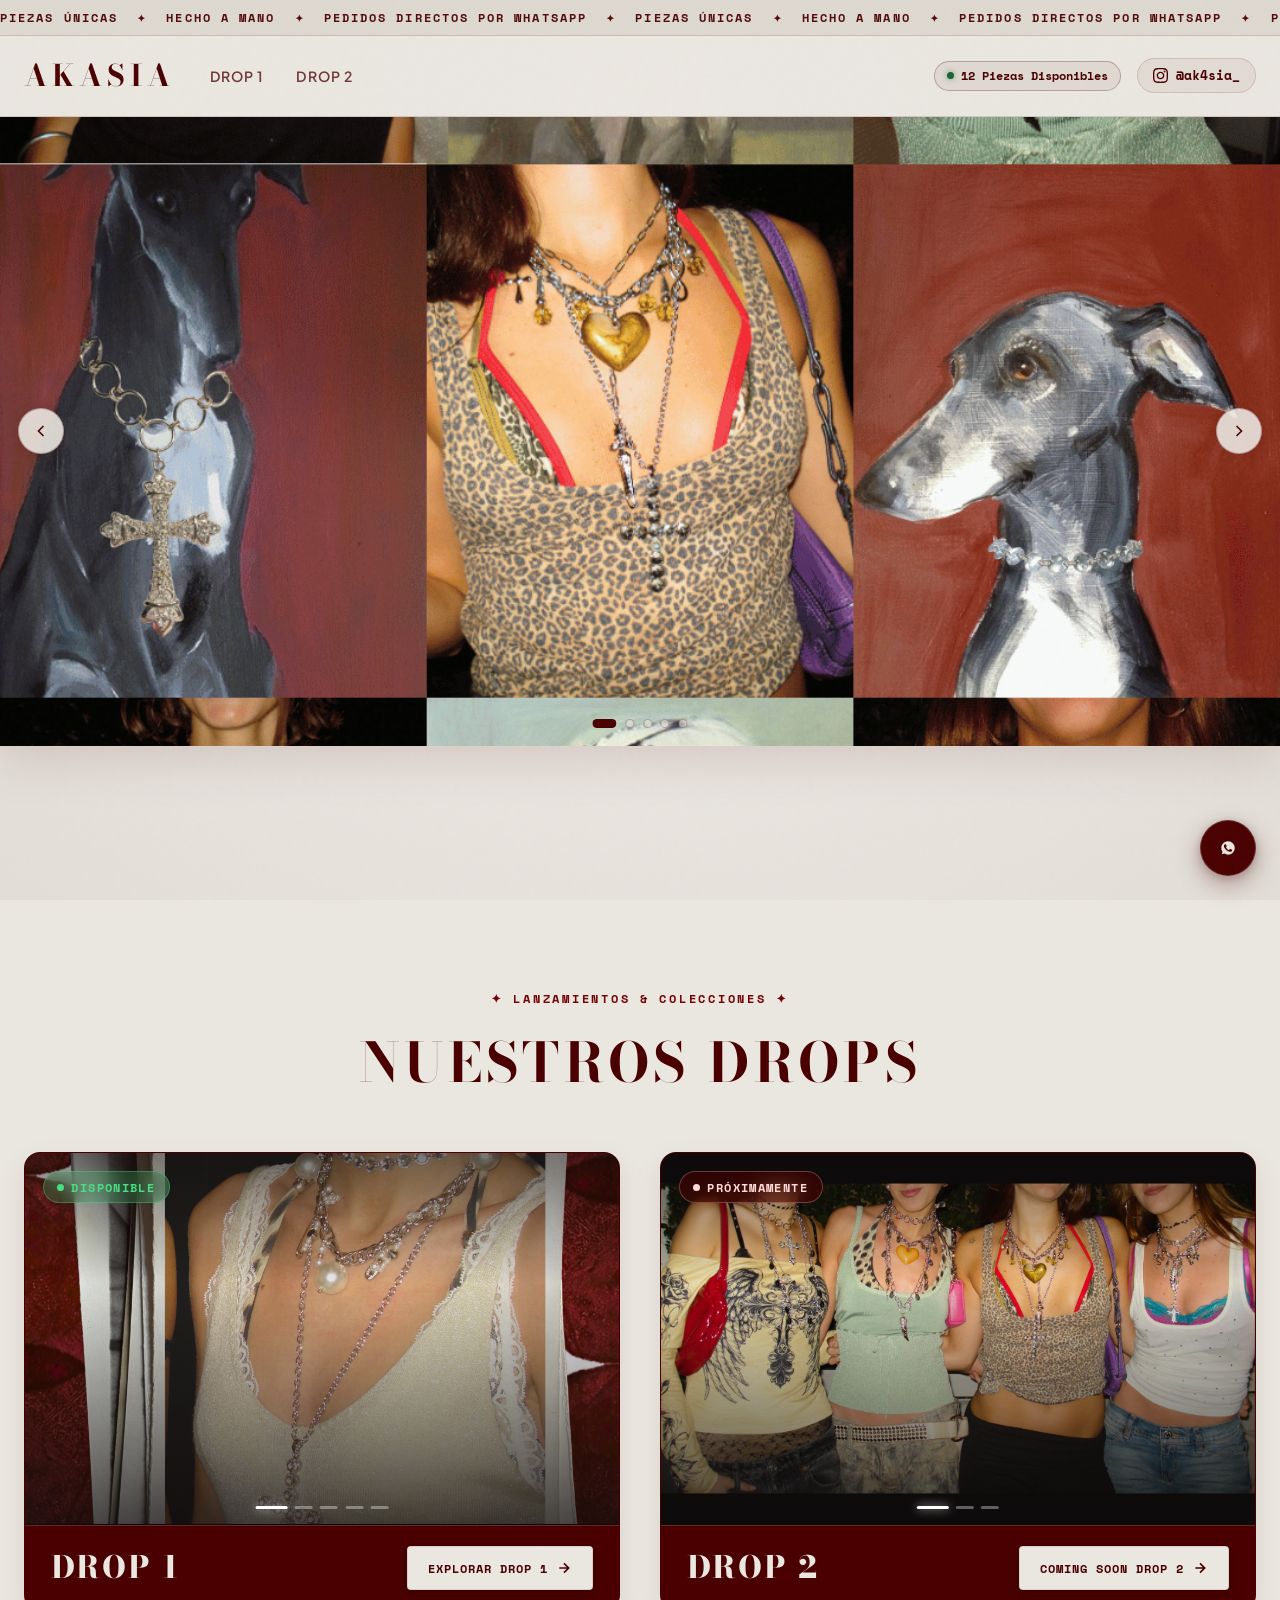
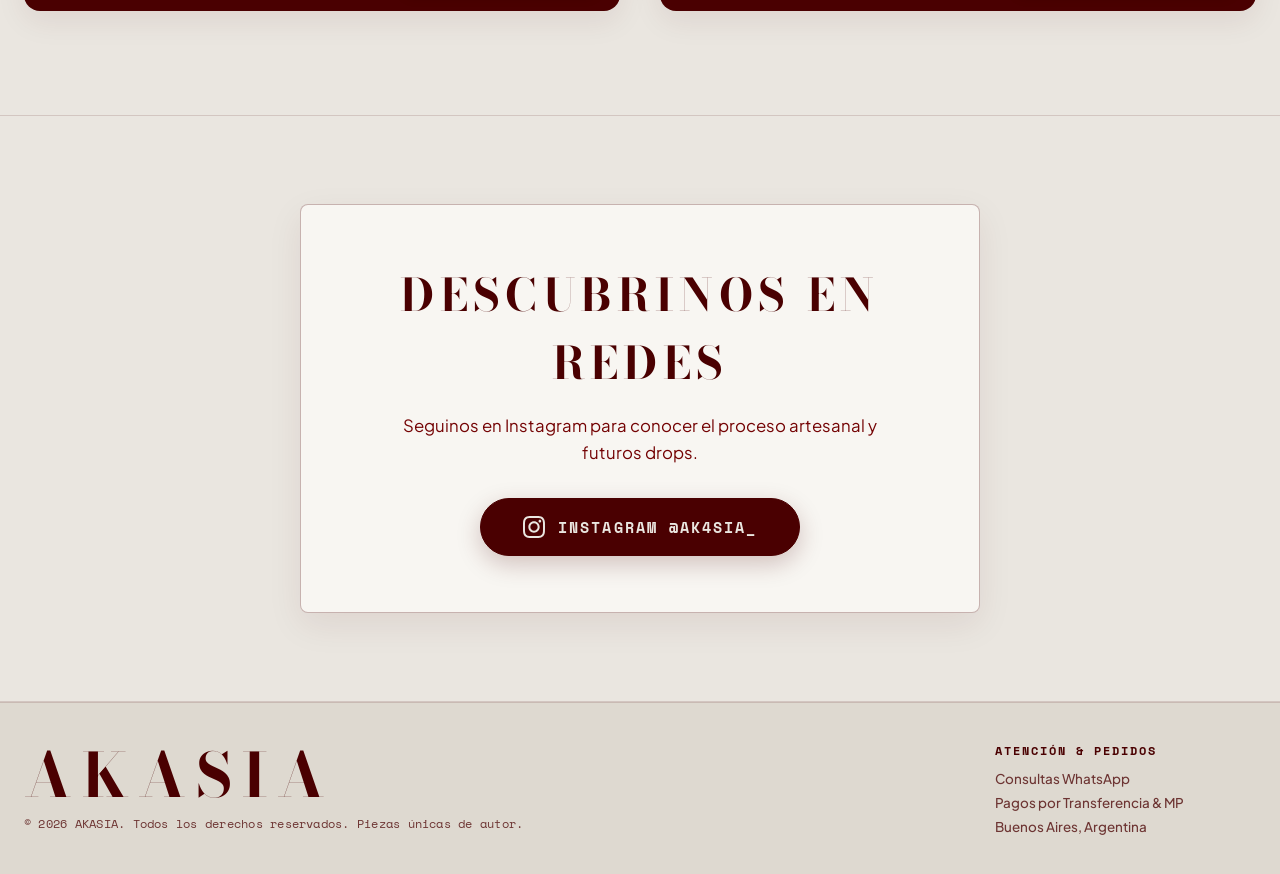
==== commit c63bf5e9: "Add files via upload" ====
--- a/index.html
+++ b/index.html
@@ -156,6 +156,26 @@
     </div>
   </section>
 
+  <!-- Redes Sociales Directo a Instagram -->
+  <section class="social-section" id="redes">
+    <div class="container">
+      <div class="social-clean-card">
+        <h2 class="social-title">DESCUBRINOS EN REDES</h2>
+        <p class="social-subtitle">
+          Seguinos en Instagram para conocer el proceso artesanal y futuros drops.
+        </p>
+        <a href="https://www.instagram.com/ak4sia_/" target="_blank" rel="noopener noreferrer"
+          class="btn-instagram-profile" title="Ir al Instagram @ak4sia_">
+          <svg width="22" height="22" viewBox="0 0 24 24" fill="currentColor">
+            <path
+              d="M12 2.163c3.204 0 3.584.012 4.85.07 3.252.148 4.771 1.691 4.919 4.919.058 1.265.069 1.645.069 4.849 0 3.205-.012 3.584-.069 4.849-.149 3.225-1.664 4.771-4.919 4.919-1.266.058-1.644.07-4.85.07-3.204 0-3.584-.012-4.849-.07-3.26-.149-4.771-1.699-4.919-4.92-.058-1.265-.07-1.644-.07-4.849 0-3.204.013-3.583.07-4.849.149-3.227 1.664-4.771 4.919-4.919 1.266-.057 1.645-.069 4.849-.069zm0-2.163c-3.259 0-3.667.014-4.947.072-4.358.2-6.78 2.618-6.98 6.98-.059 1.281-.073 1.689-.073 4.948 0 3.259.014 3.668.072 4.948.2 4.358 2.618 6.78 6.98 6.98 1.281.058 1.689.072 4.948.072 3.259 0 3.668-.014 4.948-.072 4.354-.2 6.782-2.618 6.979-6.98.059-1.28.073-1.689.073-4.948 0-3.259-.014-3.667-.072-4.947-.196-4.354-2.617-6.78-6.979-6.98-1.281-.059-1.69-.073-4.949-.073zm0 5.838c-3.403 0-6.162 2.759-6.162 6.162s2.759 6.163 6.162 6.163 6.162-2.759 6.162-6.163c0-3.403-2.759-6.162-6.162-6.162zm0 10.162c-2.209 0-4-1.79-4-4 0-2.209 1.791-4 4-4s4 1.791 4 4c0 2.21-1.791 4-4 4zm6.406-11.845c-.796 0-1.441.645-1.441 1.44s.645 1.44 1.441 1.44c.795 0 1.439-.645 1.439-1.44s-.644-1.44-1.439-1.44z" />
+          </svg>
+          <span>Instagram @ak4sia_</span>
+        </a>
+      </div>
+    </div>
+  </section>
+
   <!-- Floating WhatsApp Concierge Button -->
   <a href="#" class="floating-wa-btn" id="floatingWaBtn" title="Escribir por WhatsApp a Akasia" aria-label="WhatsApp">
     <svg width="28" height="28" viewBox="0 0 24 24" fill="currentColor">
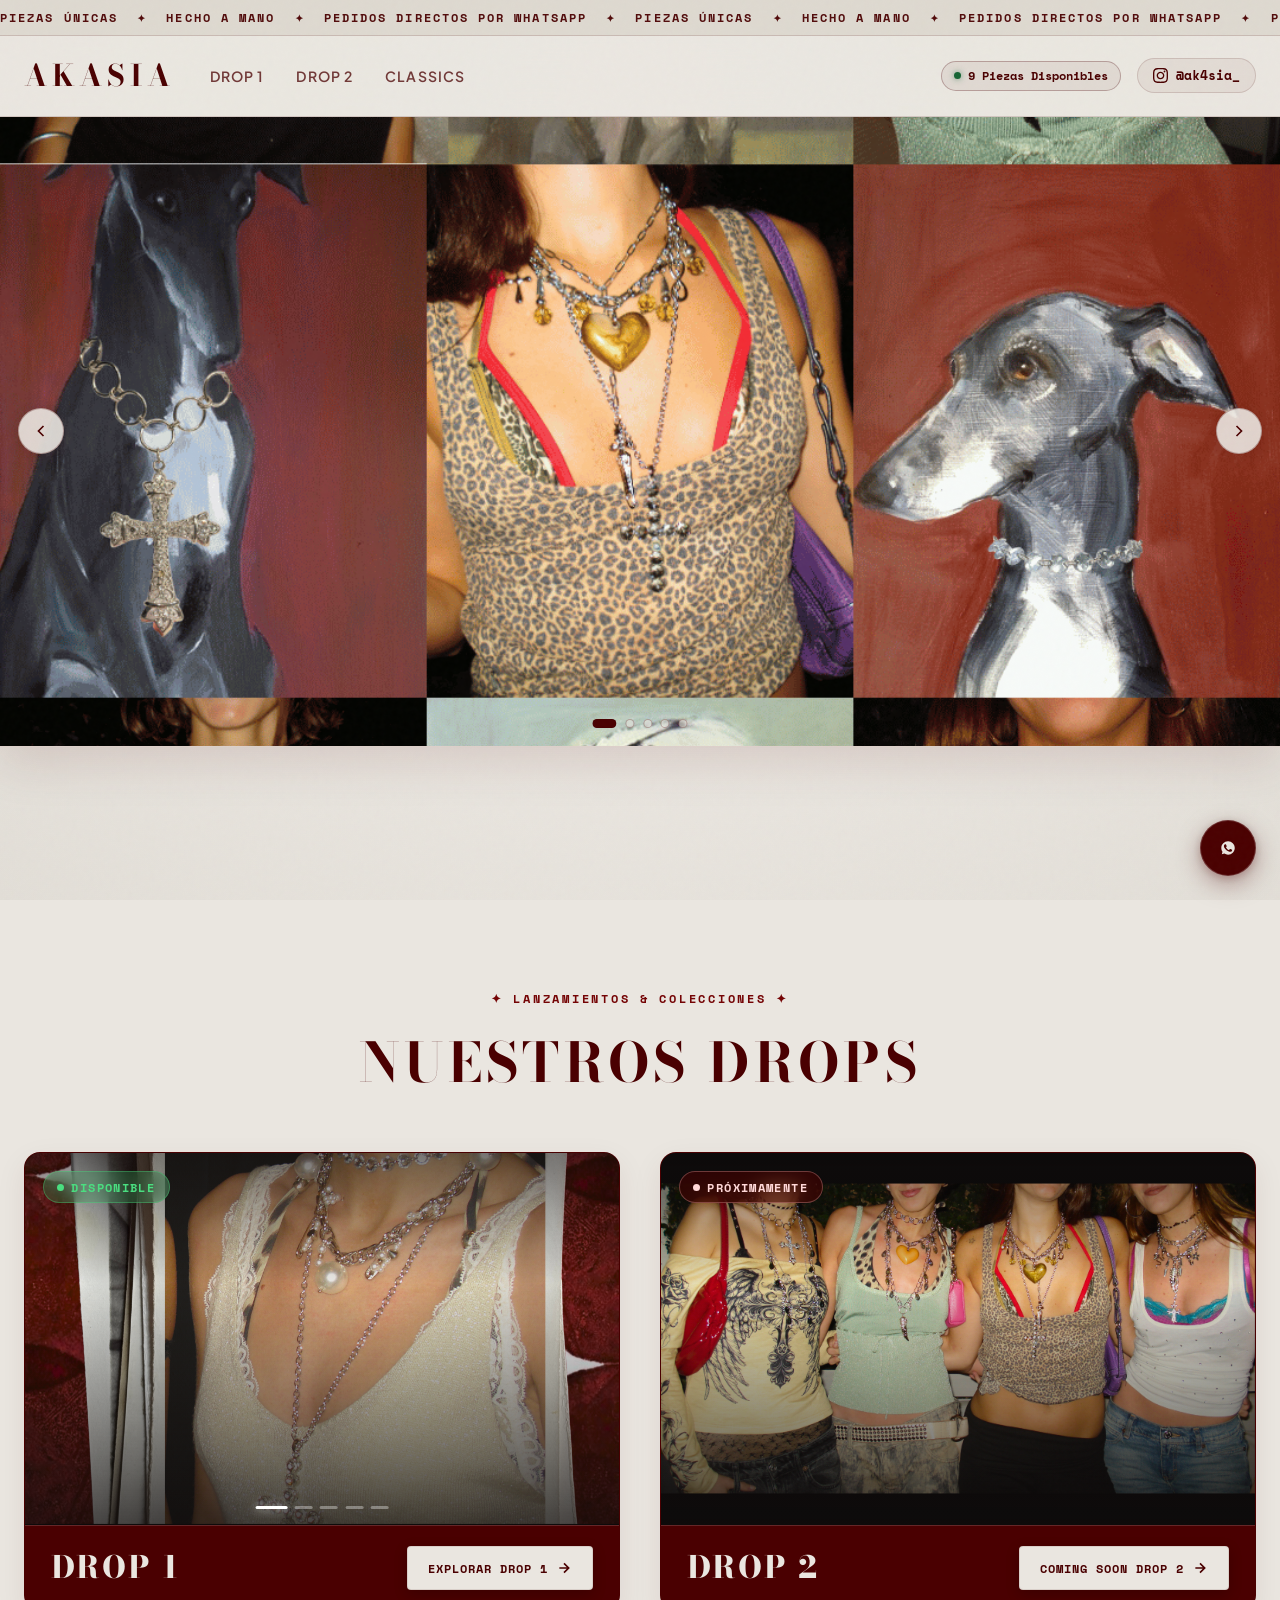
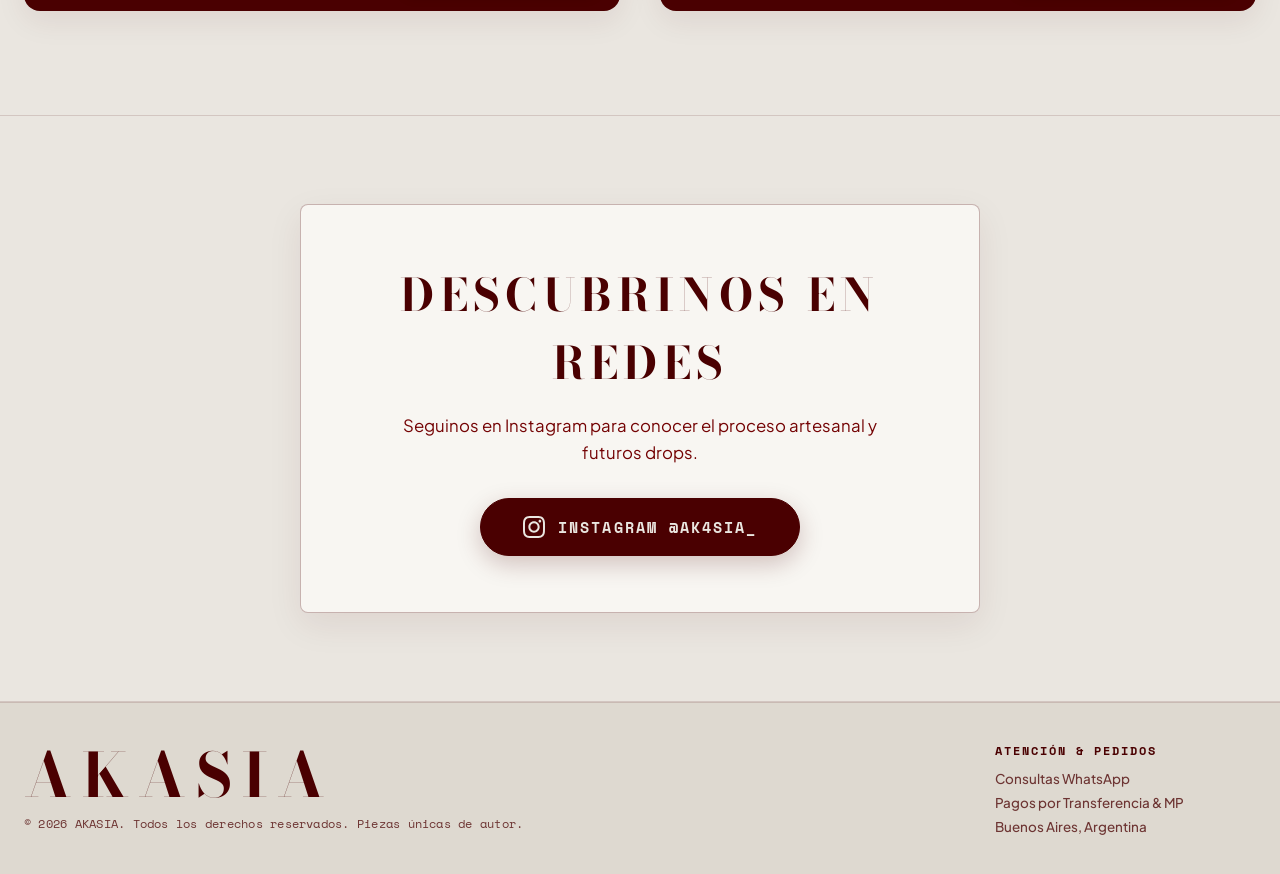
==== commit bdc26a66: "Add files via upload" ====
--- a/index.html
+++ b/index.html
@@ -4,7 +4,7 @@
 <head>
   <meta charset="UTF-8">
   <meta name="viewport" content="width=device-width, initial-scale=1.0">
-  <title>AKASIA • Joyería de Autor </title>
+  <title>AKASIA </title>
 
   <meta name="description" content="Piezas de joyería únicas hechas a mano. Nuestros drops de autor.">
   <meta name="keywords"
@@ -35,16 +35,24 @@
   <div class="top-ticker" aria-label="Novedades de Akasia">
     <div class="ticker-track">
       <div class="ticker-group">
-        <div class="ticker-item">PIEZAS ÚNICAS <span class="ticker-bullet">✦</span> HECHO A MANO <span class="ticker-bullet">✦</span> PEDIDOS DIRECTOS POR WHATSAPP <span class="ticker-bullet">✦</span></div>
-        <div class="ticker-item">PIEZAS ÚNICAS <span class="ticker-bullet">✦</span> HECHO A MANO <span class="ticker-bullet">✦</span> PEDIDOS DIRECTOS POR WHATSAPP <span class="ticker-bullet">✦</span></div>
-        <div class="ticker-item">PIEZAS ÚNICAS <span class="ticker-bullet">✦</span> HECHO A MANO <span class="ticker-bullet">✦</span> PEDIDOS DIRECTOS POR WHATSAPP <span class="ticker-bullet">✦</span></div>
-        <div class="ticker-item">PIEZAS ÚNICAS <span class="ticker-bullet">✦</span> HECHO A MANO <span class="ticker-bullet">✦</span> PEDIDOS DIRECTOS POR WHATSAPP <span class="ticker-bullet">✦</span></div>
+        <div class="ticker-item">PIEZAS ÚNICAS <span class="ticker-bullet">✦</span> HECHO A MANO <span
+            class="ticker-bullet">✦</span> PEDIDOS DIRECTOS POR WHATSAPP <span class="ticker-bullet">✦</span></div>
+        <div class="ticker-item">PIEZAS ÚNICAS <span class="ticker-bullet">✦</span> HECHO A MANO <span
+            class="ticker-bullet">✦</span> PEDIDOS DIRECTOS POR WHATSAPP <span class="ticker-bullet">✦</span></div>
+        <div class="ticker-item">PIEZAS ÚNICAS <span class="ticker-bullet">✦</span> HECHO A MANO <span
+            class="ticker-bullet">✦</span> PEDIDOS DIRECTOS POR WHATSAPP <span class="ticker-bullet">✦</span></div>
+        <div class="ticker-item">PIEZAS ÚNICAS <span class="ticker-bullet">✦</span> HECHO A MANO <span
+            class="ticker-bullet">✦</span> PEDIDOS DIRECTOS POR WHATSAPP <span class="ticker-bullet">✦</span></div>
       </div>
       <div class="ticker-group" aria-hidden="true">
-        <div class="ticker-item">PIEZAS ÚNICAS <span class="ticker-bullet">✦</span> HECHO A MANO <span class="ticker-bullet">✦</span> PEDIDOS DIRECTOS POR WHATSAPP <span class="ticker-bullet">✦</span></div>
-        <div class="ticker-item">PIEZAS ÚNICAS <span class="ticker-bullet">✦</span> HECHO A MANO <span class="ticker-bullet">✦</span> PEDIDOS DIRECTOS POR WHATSAPP <span class="ticker-bullet">✦</span></div>
-        <div class="ticker-item">PIEZAS ÚNICAS <span class="ticker-bullet">✦</span> HECHO A MANO <span class="ticker-bullet">✦</span> PEDIDOS DIRECTOS POR WHATSAPP <span class="ticker-bullet">✦</span></div>
-        <div class="ticker-item">PIEZAS ÚNICAS <span class="ticker-bullet">✦</span> HECHO A MANO <span class="ticker-bullet">✦</span> PEDIDOS DIRECTOS POR WHATSAPP <span class="ticker-bullet">✦</span></div>
+        <div class="ticker-item">PIEZAS ÚNICAS <span class="ticker-bullet">✦</span> HECHO A MANO <span
+            class="ticker-bullet">✦</span> PEDIDOS DIRECTOS POR WHATSAPP <span class="ticker-bullet">✦</span></div>
+        <div class="ticker-item">PIEZAS ÚNICAS <span class="ticker-bullet">✦</span> HECHO A MANO <span
+            class="ticker-bullet">✦</span> PEDIDOS DIRECTOS POR WHATSAPP <span class="ticker-bullet">✦</span></div>
+        <div class="ticker-item">PIEZAS ÚNICAS <span class="ticker-bullet">✦</span> HECHO A MANO <span
+            class="ticker-bullet">✦</span> PEDIDOS DIRECTOS POR WHATSAPP <span class="ticker-bullet">✦</span></div>
+        <div class="ticker-item">PIEZAS ÚNICAS <span class="ticker-bullet">✦</span> HECHO A MANO <span
+            class="ticker-bullet">✦</span> PEDIDOS DIRECTOS POR WHATSAPP <span class="ticker-bullet">✦</span></div>
       </div>
     </div>
   </div>
@@ -64,6 +72,7 @@
           <ul class="nav-links">
             <li class="nav-item"><a href="drop-1.html">Drop 1</a></li>
             <li class="nav-item"><a href="drop-2.html">Drop 2</a></li>
+            <li class="nav-item"><a href="clasicos.html">CLASSICS</a></li>
           </ul>
         </nav>
       </div>
@@ -72,7 +81,7 @@
       <div class="nav-actions">
         <!-- Live Available Pieces Counter -->
         <div class="badge-counter" id="availableCounter" title="Piezas únicas listas para compra">
-          <span class="dot"></span> 13 Disponibles
+          <span class="dot"></span> 10 Disponibles
         </div>
 
         <!-- Instagram Profile Link -->
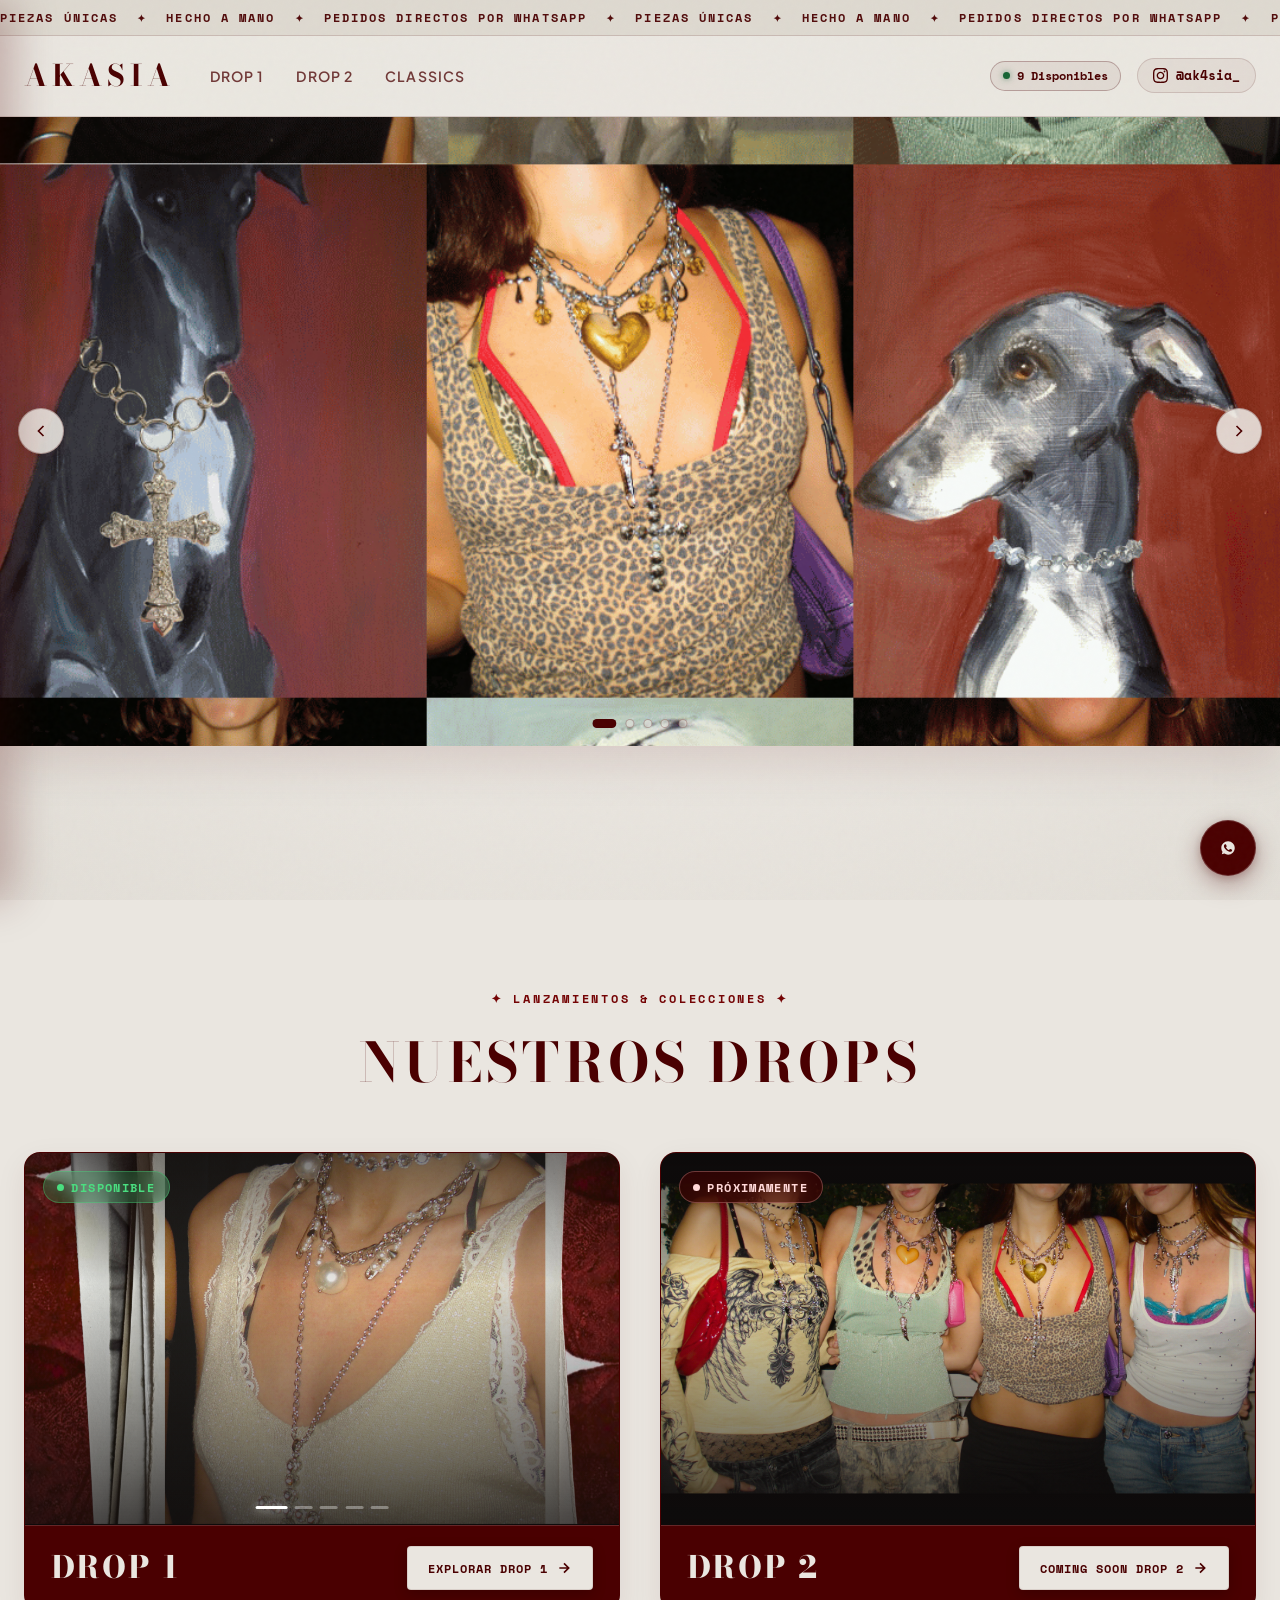
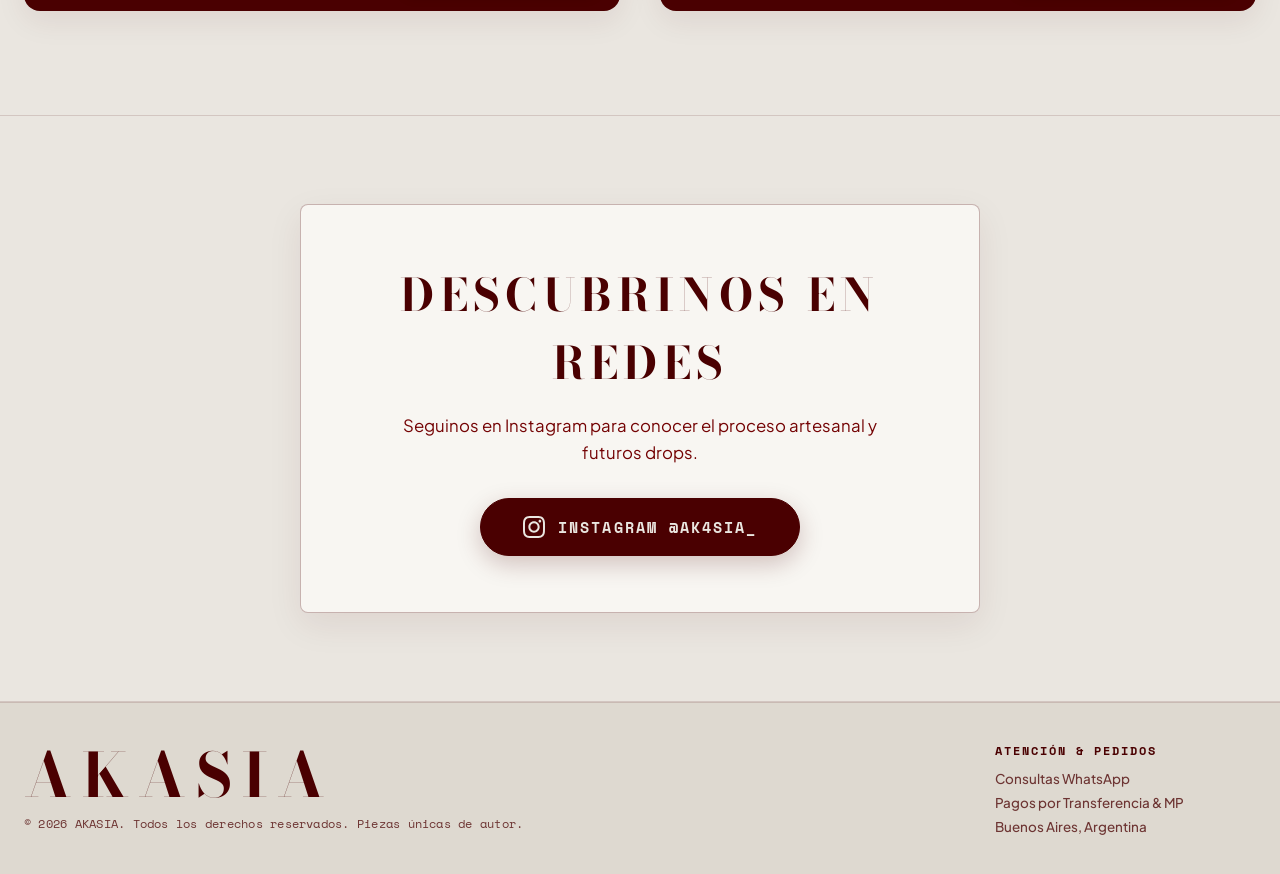
==== commit c3f2c563: "Add files via upload" ====
--- a/index.html
+++ b/index.html
@@ -60,6 +60,12 @@
   <!-- Site Navigation Header -->
   <header class="site-header" id="siteHeader">
     <div class="container nav-content">
+      <!-- Mobile Menu Toggle Button (Solo visible en móviles) -->
+      <button class="mobile-menu-toggle" id="mobileMenuToggle" aria-label="Abrir menú de navegación" aria-expanded="false">
+        <span class="hamburger-line"></span>
+        <span class="hamburger-line"></span>
+      </button>
+
       <!-- Nav Left: Brand & Links grouped together -->
       <div class="nav-left">
         <!-- Brand Logo (solo texto sin logo pequeño a la izquierda) -->
@@ -67,8 +73,8 @@
           <span class="brand-title">AKASIA</span>
         </a>
 
-        <!-- Navigation Links -->
-        <nav aria-label="Navegación principal">
+        <!-- Navigation Links (Escritorio) -->
+        <nav aria-label="Navegación principal" class="desktop-nav">
           <ul class="nav-links">
             <li class="nav-item"><a href="drop-1.html">Drop 1</a></li>
             <li class="nav-item"><a href="drop-2.html">Drop 2</a></li>
@@ -81,7 +87,7 @@
       <div class="nav-actions">
         <!-- Live Available Pieces Counter -->
         <div class="badge-counter" id="availableCounter" title="Piezas únicas listas para compra">
-          <span class="dot"></span> 10 Disponibles
+          <span class="dot"></span> <span class="counter-label">10 Disponibles</span>
         </div>
 
         <!-- Instagram Profile Link -->
@@ -96,6 +102,68 @@
       </div>
     </div>
   </header>
+
+  <!-- Mobile Navigation Drawer Overlay & Panel -->
+  <div class="mobile-nav-backdrop" id="mobileNavBackdrop"></div>
+  <aside class="mobile-nav-drawer" id="mobileNavDrawer" aria-label="Menú de navegación móvil">
+    <div class="mobile-nav-header">
+      <span class="mobile-nav-brand">AKASIA</span>
+      <button class="mobile-nav-close" id="mobileNavClose" aria-label="Cerrar menú">
+        <svg width="20" height="20" viewBox="0 0 24 24" fill="none" stroke="currentColor" stroke-width="2">
+          <path d="M18 6L6 18M6 6l12 12" />
+        </svg>
+      </button>
+    </div>
+
+    <div class="mobile-nav-body">
+      <ul class="mobile-nav-links">
+        <li>
+          <a href="index.html" class="mobile-nav-link active">
+            <span class="link-num">00</span>
+            <span class="link-text">Inicio</span>
+          </a>
+        </li>
+        <li>
+          <a href="drop-1.html" class="mobile-nav-link">
+            <span class="link-num">01</span>
+            <span class="link-text">Drop 1</span>
+            <span class="mobile-link-badge available">1 of 1</span>
+          </a>
+        </li>
+        <li>
+          <a href="drop-2.html" class="mobile-nav-link">
+            <span class="link-num">02</span>
+            <span class="link-text">Drop 2</span>
+            <span class="mobile-link-badge soon">Coming Soon</span>
+          </a>
+        </li>
+        <li>
+          <a href="clasicos.html" class="mobile-nav-link">
+            <span class="link-num">03</span>
+            <span class="link-text">Classics</span>
+            <span class="mobile-link-badge classic">Permanente</span>
+          </a>
+        </li>
+      </ul>
+    </div>
+
+    <div class="mobile-nav-footer">
+      <a href="#" class="btn-mobile-wa" id="mobileDrawerWaLink" target="_blank" rel="noopener noreferrer">
+        <svg width="18" height="18" viewBox="0 0 24 24" fill="currentColor">
+          <path d="M12.031 6.172c-3.181 0-5.767 2.586-5.768 5.766-.001 1.298.38 2.27 1.019 3.287l-.582 2.128 2.182-.573c.978.58 1.911.928 3.145.929 3.178 0 5.767-2.587 5.768-5.766.001-3.187-2.575-5.77-5.764-5.771zm3.392 8.244c-.144.405-.837.774-1.17.824-.299.045-.677.063-1.092-.069-.252-.08-.575-.187-.988-.365-1.739-.751-2.874-2.502-2.961-2.617-.087-.116-.708-.94-.708-1.793s.448-1.273.607-1.446c.159-.173.346-.217.462-.217l.332.006c.106.005.249-.04.39.298.144.347.491 1.2.534 1.287.043.087.072.188.014.304-.058.116-.087.188-.173.289l-.26.304c-.087.086-.177.18-.076.354.101.174.449.741.964 1.201.662.591 1.221.774 1.394.86s.275.072.376-.044c.101-.116.433-.506.549-.68.116-.174.231-.145.39-.087s1.011.477 1.184.564.289.13.332.203c.043.072.043.419-.101.824z" />
+        </svg>
+        <span>Atención por WhatsApp</span>
+      </a>
+      <div class="mobile-nav-social">
+        <a href="https://www.instagram.com/ak4sia_/" target="_blank" rel="noopener noreferrer" class="mobile-nav-ig">
+          <svg width="16" height="16" viewBox="0 0 24 24" fill="currentColor">
+            <path d="M12 2.163c3.204 0 3.584.012 4.85.07 3.252.148 4.771 1.691 4.919 4.919.058 1.265.069 1.645.069 4.849 0 3.205-.012 3.584-.069 4.849-.149 3.225-1.664 4.771-4.919 4.919-1.266.058-1.644.07-4.85.07-3.204 0-3.584-.012-4.849-.07-3.26-.149-4.771-1.699-4.919-4.92-.058-1.265-.07-1.644-.07-4.849 0-3.204.013-3.583.07-4.849.149-3.227 1.664-4.771 4.919-4.919 1.266-.057 1.645-.069 4.849-.069zm0-2.163c-3.259 0-3.667.014-4.947.072-4.358.2-6.78 2.618-6.98 6.98-.059 1.281-.073 1.689-.073 4.948 0 3.259.014 3.668.072 4.948.2 4.358 2.618 6.78 6.98 6.98 1.281.058 1.689.072 4.948.072 3.259 0 3.668-.014 4.948-.072 4.354-.2 6.782-2.618 6.979-6.98.059-1.28.073-1.689.073-4.948 0-3.259-.014-3.667-.072-4.947-.196-4.354-2.617-6.78-6.979-6.98-1.281-.059-1.69-.073-4.949-.073zm0 5.838c-3.403 0-6.162 2.759-6.162 6.162s2.759 6.163 6.162 6.163 6.162-2.759 6.162-6.163c0-3.403-2.759-6.162-6.162-6.162zm0 10.162c-2.209 0-4-1.79-4-4 0-2.209 1.791-4 4-4s4 1.791 4 4c0 2.21-1.791 4-4 4zm6.406-11.845c-.796 0-1.441.645-1.441 1.44s.645 1.44 1.441 1.44c.795 0 1.439-.645 1.439-1.44s-.644-1.44-1.439-1.44z" />
+          </svg>
+          <span>@ak4sia_</span>
+        </a>
+      </div>
+    </div>
+  </aside>
 
   <!-- Hero Section: Carrusel Visual Editorial Puro de Punta a Punta -->
   <section class="hero-clean" id="hero">
--- a/styles/main.css
+++ b/styles/main.css
@@ -75,6 +75,7 @@
   font-family: var(--font-sans);
   text-rendering: optimizeLegibility;
   -webkit-font-smoothing: antialiased;
+  overflow-x: hidden;
 }
 
 body {
@@ -84,6 +85,13 @@
   color: var(--text-primary);
   overflow-x: hidden;
   position: relative;
+  width: 100%;
+}
+
+@supports (overflow: clip) {
+  html, body {
+    overflow-x: clip;
+  }
 }
 
 /* Film Grain Texture Overlay */
@@ -105,6 +113,13 @@
   margin-right: auto;
   padding-left: 1.5rem;
   padding-right: 1.5rem;
+}
+
+@media (max-width: 640px) {
+  .container {
+    padding-left: 1.1rem;
+    padding-right: 1.1rem;
+  }
 }
 
 /* Links & Typography */
@@ -342,6 +357,250 @@
   color: var(--ivory);
   border-color: var(--oxblood);
   transform: translateY(-1px);
+}
+
+/* Mobile Menu Toggle Button (oculto en desktop) */
+.mobile-menu-toggle {
+  display: none;
+  width: 40px;
+  height: 40px;
+  padding: 0;
+  background: rgba(74, 0, 1, 0.04);
+  border: 1px solid var(--surface-glass-border);
+  border-radius: var(--radius-sm);
+  flex-direction: column;
+  justify-content: center;
+  align-items: center;
+  gap: 5px;
+  cursor: pointer;
+  color: var(--text-primary);
+  transition: all var(--transition-fast);
+  flex-shrink: 0;
+}
+
+.mobile-menu-toggle:hover {
+  background: rgba(74, 0, 1, 0.08);
+  border-color: var(--surface-border-strong);
+}
+
+.mobile-menu-toggle .hamburger-line {
+  display: block;
+  width: 19px;
+  height: 2px;
+  background-color: var(--text-primary);
+  border-radius: 1px;
+  transition: transform var(--transition-fast), opacity var(--transition-fast);
+}
+
+/* Estado activo del botón hamburguesa */
+.mobile-menu-toggle.is-active .hamburger-line:nth-child(1) {
+  transform: translateY(3.5px) rotate(45deg);
+}
+
+.mobile-menu-toggle.is-active .hamburger-line:nth-child(2) {
+  transform: translateY(-3.5px) rotate(-45deg);
+}
+
+/* ==========================================================================
+   MOBILE NAVIGATION DRAWER (OFF-CANVAS EDITORIAL)
+   ========================================================================== */
+.mobile-nav-backdrop {
+  position: fixed;
+  inset: 0;
+  background: rgba(40, 5, 8, 0.55);
+  backdrop-filter: blur(8px);
+  -webkit-backdrop-filter: blur(8px);
+  z-index: 1100;
+  opacity: 0;
+  pointer-events: none;
+  transition: opacity 0.3s var(--ease-out);
+}
+
+.mobile-nav-backdrop.is-open {
+  opacity: 1;
+  pointer-events: auto;
+}
+
+.mobile-nav-drawer {
+  position: fixed;
+  top: 0;
+  left: 0;
+  bottom: 0;
+  width: min(84vw, 340px);
+  background: #eae6e0;
+  border-right: 1px solid var(--surface-glass-border);
+  z-index: 1200;
+  display: flex;
+  flex-direction: column;
+  box-shadow: 14px 0 40px rgba(74, 0, 1, 0.25);
+  transform: translateX(-100%);
+  transition: transform 0.35s cubic-bezier(0.16, 1, 0.3, 1);
+  overflow-y: auto;
+}
+
+.mobile-nav-drawer.is-open {
+  transform: translateX(0);
+}
+
+.mobile-nav-header {
+  display: flex;
+  align-items: center;
+  justify-content: space-between;
+  padding: 1.3rem 1.5rem;
+  border-bottom: 1px solid var(--surface-glass-border);
+  background: #e4dfd8;
+}
+
+.mobile-nav-brand {
+  font-family: var(--font-serif);
+  font-size: 1.55rem;
+  font-weight: 700;
+  letter-spacing: 0.16em;
+  color: var(--text-primary);
+  text-transform: uppercase;
+}
+
+.mobile-nav-close {
+  width: 36px;
+  height: 36px;
+  border-radius: 50%;
+  display: flex;
+  align-items: center;
+  justify-content: center;
+  background: rgba(74, 0, 1, 0.05);
+  border: 1px solid var(--surface-glass-border);
+  color: var(--text-primary);
+  cursor: pointer;
+  transition: all var(--transition-fast);
+}
+
+.mobile-nav-close:hover {
+  background: var(--oxblood);
+  color: var(--ivory);
+}
+
+.mobile-nav-body {
+  flex: 1;
+  padding: 2rem 1.5rem;
+}
+
+.mobile-nav-links {
+  list-style: none;
+  display: flex;
+  flex-direction: column;
+  gap: 1.1rem;
+}
+
+.mobile-nav-link {
+  display: flex;
+  align-items: center;
+  gap: 0.8rem;
+  font-family: var(--font-serif);
+  font-size: 1.45rem;
+  font-weight: 600;
+  letter-spacing: 0.06em;
+  color: var(--text-primary);
+  text-transform: uppercase;
+  padding: 0.45rem 0;
+  border-bottom: 1px solid rgba(74, 0, 1, 0.07);
+  transition: all var(--transition-fast);
+}
+
+.mobile-nav-link .link-num {
+  font-family: var(--font-mono);
+  font-size: 0.7rem;
+  color: var(--text-muted);
+  letter-spacing: 0.1em;
+  font-weight: 700;
+}
+
+.mobile-nav-link .link-text {
+  flex: 1;
+}
+
+.mobile-link-badge {
+  font-family: var(--font-mono);
+  font-size: 0.62rem;
+  font-weight: 700;
+  letter-spacing: 0.08em;
+  padding: 0.22rem 0.55rem;
+  border-radius: var(--radius-full);
+  text-transform: uppercase;
+}
+
+.mobile-link-badge.available {
+  background: rgba(22, 101, 52, 0.14);
+  color: var(--available-emerald);
+  border: 1px solid rgba(22, 101, 52, 0.3);
+}
+
+.mobile-link-badge.soon {
+  background: rgba(74, 0, 1, 0.1);
+  color: var(--text-secondary);
+  border: 1px solid var(--surface-glass-border);
+}
+
+.mobile-link-badge.classic {
+  background: rgba(74, 0, 1, 0.06);
+  color: var(--text-primary);
+  border: 1px solid var(--surface-glass-border);
+}
+
+.mobile-nav-link:hover,
+.mobile-nav-link.active {
+  color: var(--garnet);
+  padding-left: 6px;
+}
+
+.mobile-nav-footer {
+  padding: 1.5rem;
+  border-top: 1px solid var(--surface-glass-border);
+  display: flex;
+  flex-direction: column;
+  gap: 0.85rem;
+  background: #dfd9d0;
+}
+
+.btn-mobile-wa {
+  display: flex;
+  align-items: center;
+  justify-content: center;
+  gap: 0.6rem;
+  padding: 0.85rem 1rem;
+  background: var(--oxblood);
+  color: var(--ivory);
+  font-family: var(--font-mono);
+  font-size: 0.76rem;
+  font-weight: 700;
+  letter-spacing: 0.08em;
+  text-transform: uppercase;
+  border-radius: var(--radius-sm);
+  transition: all var(--transition-fast);
+}
+
+.btn-mobile-wa:hover {
+  background: var(--garnet);
+  color: #ffffff;
+}
+
+.mobile-nav-social {
+  display: flex;
+  justify-content: center;
+}
+
+.mobile-nav-ig {
+  display: inline-flex;
+  align-items: center;
+  gap: 0.5rem;
+  font-family: var(--font-mono);
+  font-size: 0.74rem;
+  color: var(--text-primary);
+  font-weight: 700;
+  transition: color var(--transition-fast);
+}
+
+.mobile-nav-ig:hover {
+  color: var(--garnet);
 }
 
 /* ==========================================================================
@@ -713,24 +972,97 @@
 
 @media (max-width: 768px) {
   :root {
-    --header-height: 70px;
+    --header-height: 64px;
+  }
+
+  .mobile-menu-toggle {
+    display: flex;
+  }
+
+  .desktop-nav {
+    display: none !important;
+  }
+
+  .nav-content {
+    gap: 0.6rem;
   }
 
   .nav-left {
-    gap: 1.25rem;
+    gap: 0.6rem;
   }
 
   .brand-title {
-    font-size: 1.55rem;
-  }
-
-  .nav-item a {
+    font-size: 1.35rem;
+    letter-spacing: 0.1em;
+  }
+
+  .badge-counter {
+    font-size: 0.68rem;
+    padding: 0.3rem 0.55rem;
+    gap: 0.35rem;
+    white-space: nowrap;
+  }
+
+  .badge-counter .dot {
+    width: 6px;
+    height: 6px;
+  }
+
+  /* Ocultar texto en móvil para mantener header limpio y sin desbordes */
+  .btn-ig span {
+    display: none !important;
+  }
+
+  .btn-ig {
+    padding: 0.42rem 0.55rem;
+  }
+
+  /* Altura armónica para fotos verticales 4:5 de Akasia en móvil */
+  .hero-carousel-container {
+    height: clamp(460px, 68vh, 580px);
+  }
+
+  /* En pantallas táctiles priorizamos el swipe gestual nativo */
+  .carousel-btn {
+    display: none !important;
+  }
+
+  .carousel-dots {
+    bottom: 12px;
+  }
+
+  .hero-clean {
+    padding-bottom: 2.2rem;
+    gap: 1.2rem;
+  }
+
+  .btn-discover-drop {
+    padding: 0.85rem 1.8rem;
     font-size: 0.8rem;
-    letter-spacing: 0.06em;
-  }
-
-  .hero-section {
-    padding: 3rem 0 3rem;
+    letter-spacing: 0.1em;
+  }
+
+  .social-section {
+    padding: 3.5rem 0;
+  }
+
+  .social-clean-card {
+    padding: 2.5rem 1.4rem;
+  }
+
+  .social-title {
+    font-size: clamp(1.8rem, 6vw, 2.3rem);
+    letter-spacing: 0.08em;
+  }
+
+  .social-subtitle {
+    font-size: 0.95rem;
+    margin-bottom: 1.6rem;
+  }
+
+  .btn-instagram-profile {
+    padding: 0.9rem 1.8rem;
+    font-size: 0.82rem;
   }
 
   .footer-content {
@@ -738,20 +1070,39 @@
     align-items: flex-start;
     gap: 1.8rem;
   }
-}
-
-@media (max-width: 520px) {
+
+  .footer-col {
+    margin-right: 0;
+  }
+}
+
+@media (max-width: 480px) {
+  :root {
+    --header-height: 58px;
+  }
+
+  .nav-content {
+    gap: 0.4rem;
+  }
+
   .nav-left {
-    gap: 0.85rem;
+    gap: 0.45rem;
   }
 
   .brand-title {
-    font-size: 1.35rem;
+    font-size: 1.2rem;
+    letter-spacing: 0.08em;
   }
 
   .badge-counter {
-    padding: 0.3rem 0.55rem;
-    font-size: 0.7rem;
+    font-size: 0.66rem;
+    padding: 0.28rem 0.48rem;
+    gap: 0.28rem;
+  }
+
+  .badge-counter .dot {
+    width: 6px;
+    height: 6px;
   }
 
   .btn-ig span {
@@ -759,7 +1110,19 @@
   }
 
   .btn-ig {
-    padding: 0.45rem 0.6rem;
-  }
-}
-
+    padding: 0.38rem 0.48rem;
+  }
+
+  .btn-discover-drop {
+    padding: 0.75rem 1.35rem;
+    font-size: 0.74rem;
+  }
+
+  .btn-instagram-profile {
+    padding: 0.8rem 1.4rem;
+    font-size: 0.78rem;
+    width: 100%;
+    justify-content: center;
+  }
+}
+
--- a/styles/components.css
+++ b/styles/components.css
@@ -1324,27 +1324,114 @@
   }
 }
 
+@media (max-width: 768px) {
+  .modal-dialog {
+    max-height: 90vh;
+    overflow-y: auto;
+    margin: 1rem;
+    border-radius: var(--radius-md);
+  }
+
+  .modal-grid {
+    grid-template-columns: 1fr;
+  }
+
+  .modal-main-img-wrap {
+    min-height: 260px;
+    max-height: 380px;
+  }
+
+  .modal-info {
+    padding: 1.4rem 1.2rem;
+    gap: 0.85rem;
+  }
+
+  .modal-title {
+    font-size: 1.65rem;
+  }
+
+  .modal-price {
+    font-size: 1.35rem;
+  }
+}
+
 @media (max-width: 640px) {
   .drops-portal-section {
-    padding: 3rem 0 4.5rem;
+    padding: 2.8rem 0 4rem;
   }
 
   .drop-portal-content {
-    padding: 1.1rem 1.3rem;
+    padding: 1rem 1.2rem;
     gap: 0.75rem;
+    flex-wrap: wrap;
   }
 
   .drop-portal-title {
-    font-size: 1.55rem;
+    font-size: 1.45rem;
   }
 
   .btn-drop-portal {
-    padding: 0.65rem 1rem;
-    font-size: 0.72rem;
+    padding: 0.6rem 0.95rem;
+    font-size: 0.7rem;
+    letter-spacing: 0.06em;
   }
 
   .drop-portal-media {
     aspect-ratio: 16 / 11;
   }
-}
-
+
+  /* Catálogo y Filtros en móvil */
+  .catalog-section {
+    padding: 3.5rem 0 5rem;
+  }
+
+  .section-header {
+    margin-bottom: 2rem;
+  }
+
+  .section-title {
+    font-size: 2.2rem;
+  }
+
+  .catalog-controls {
+    padding: 1rem;
+    gap: 1rem;
+    margin-bottom: 2rem;
+  }
+
+  .search-box {
+    min-width: 100%;
+    width: 100%;
+  }
+
+  .filter-group {
+    width: 100%;
+    justify-content: flex-start;
+    gap: 0.4rem;
+  }
+
+  .filter-btn {
+    font-size: 0.72rem;
+    padding: 0.45rem 0.85rem;
+  }
+
+  .products-grid {
+    grid-template-columns: 1fr;
+    gap: 1.6rem;
+  }
+}
+
+@media (max-width: 420px) {
+  .drop-portal-content {
+    flex-direction: column;
+    align-items: flex-start;
+    gap: 0.75rem;
+  }
+
+  .btn-drop-portal {
+    width: 100%;
+    justify-content: center;
+  }
+}
+
+
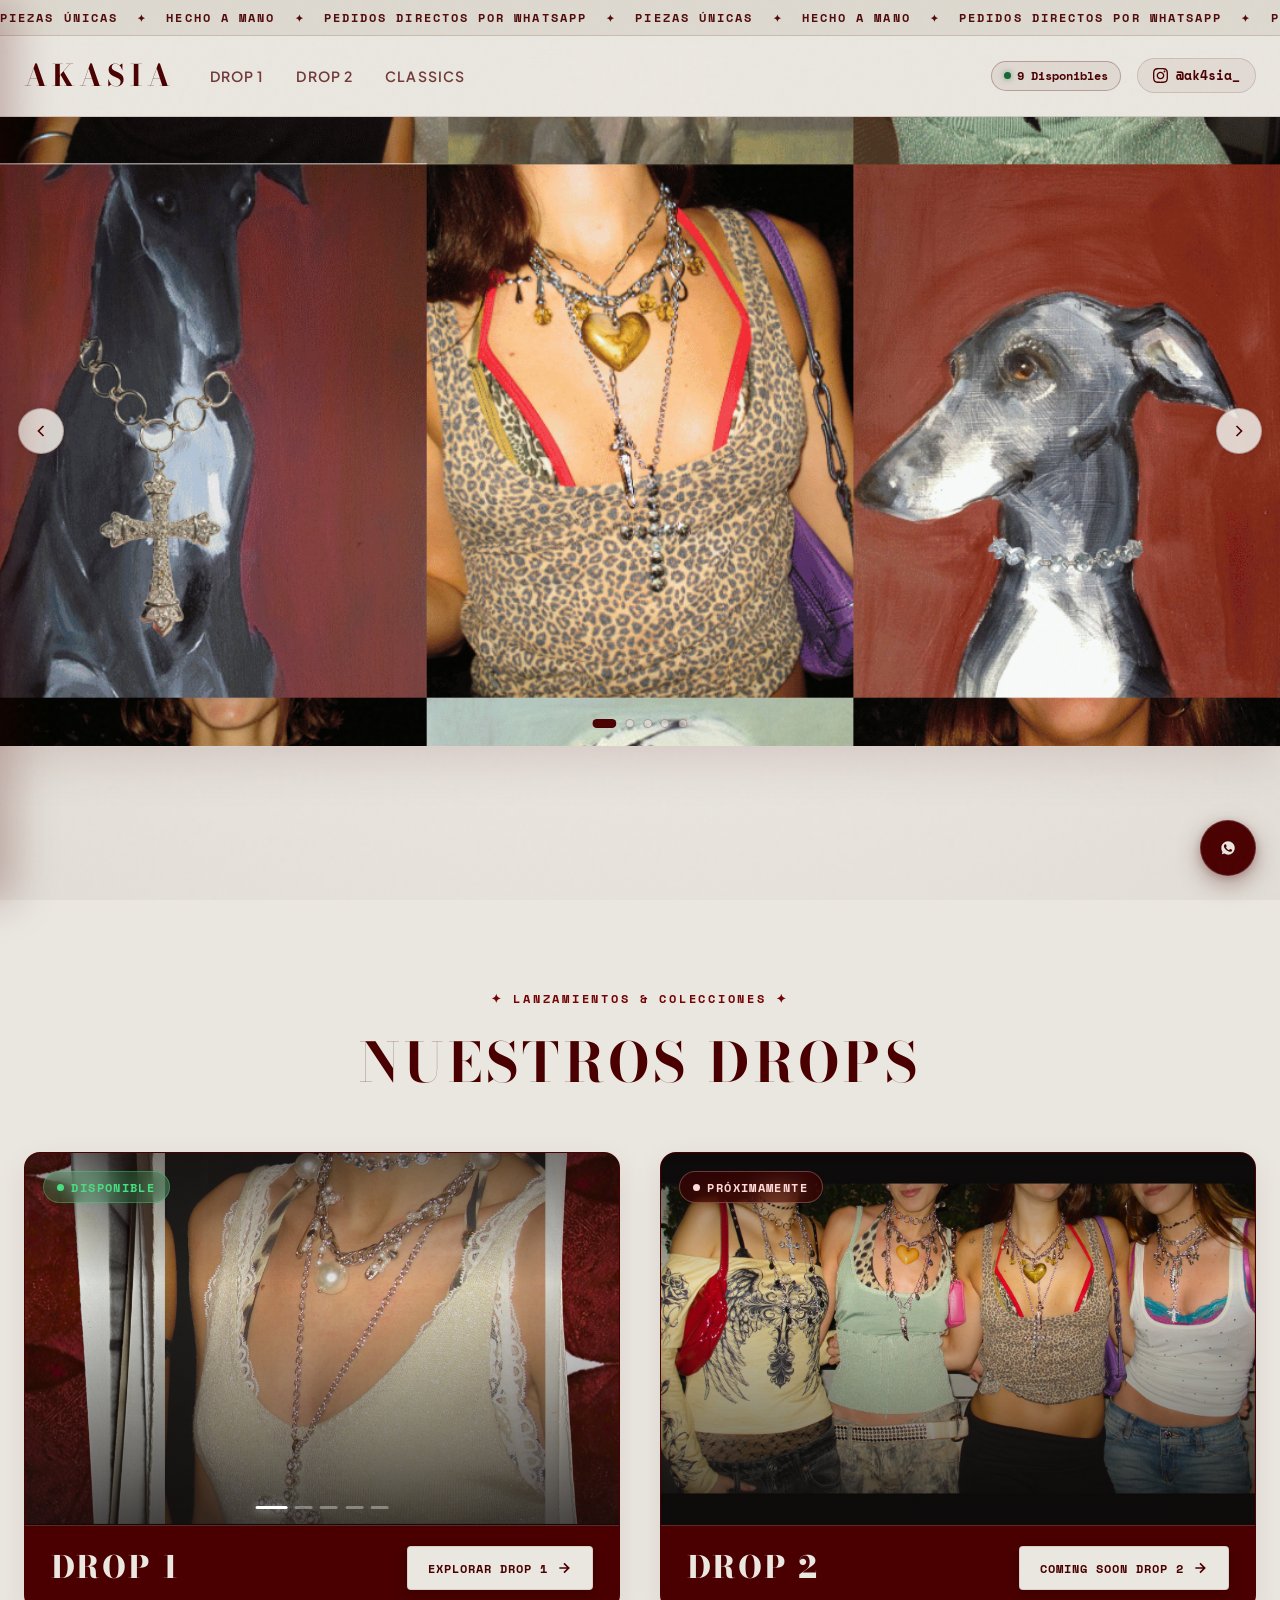
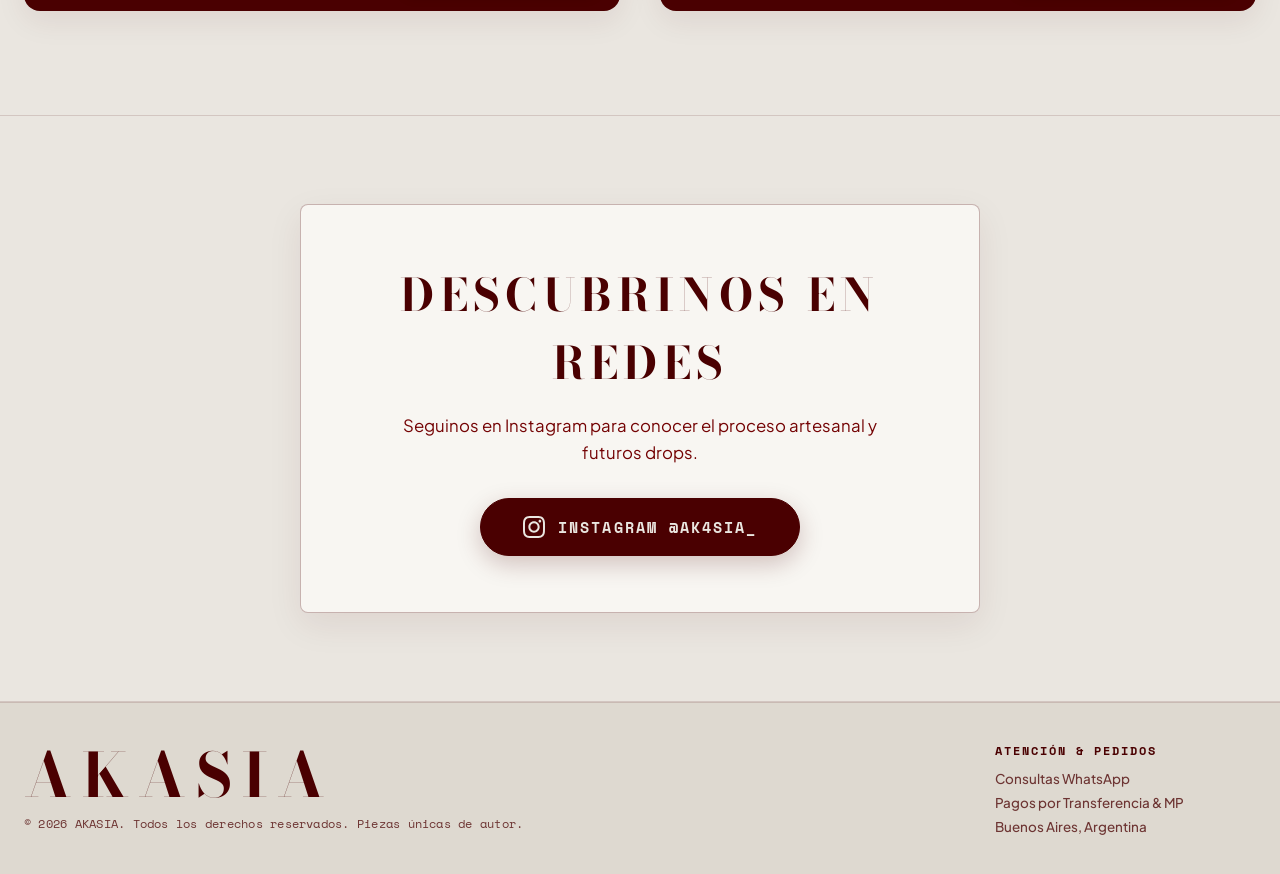
==== commit f8adfa83: "Add files via upload" ====
--- a/index.html
+++ b/index.html
@@ -18,9 +18,9 @@
 
   <!-- Open Graph / Redes Sociales -->
   <meta property="og:type" content="website">
-  <meta property="og:title" content="AKASIA • Joyería de Autor • Nuestros Drops">
+  <meta property="og:title" content="AKASIA • Piezas Unicas • Hecho a Mano">
   <meta property="og:description"
-    content="Diseño de collares únicos de autor. Cada pieza es irrepetible. Conoce los drops y pide tu pieza por WhatsApp.">
+    content="Diseño de collares únicos de autor. Cada pieza es irrepetible. Conoce los drops y pide tu pieza.">
   <meta property="og:image" content="assets/brand/isologo_with_text.png">
   <meta property="og:url" content="https://www.instagram.com/ak4sia_/">
 
@@ -60,14 +60,15 @@
   <!-- Site Navigation Header -->
   <header class="site-header" id="siteHeader">
     <div class="container nav-content">
-      <!-- Mobile Menu Toggle Button (Solo visible en móviles) -->
-      <button class="mobile-menu-toggle" id="mobileMenuToggle" aria-label="Abrir menú de navegación" aria-expanded="false">
-        <span class="hamburger-line"></span>
-        <span class="hamburger-line"></span>
-      </button>
-
       <!-- Nav Left: Brand & Links grouped together -->
       <div class="nav-left">
+        <!-- Mobile Menu Toggle Button (Solo visible en móviles) -->
+        <button class="mobile-menu-toggle" id="mobileMenuToggle" aria-label="Abrir menú de navegación"
+          aria-expanded="false">
+          <span class="hamburger-line"></span>
+          <span class="hamburger-line"></span>
+        </button>
+
         <!-- Brand Logo (solo texto sin logo pequeño a la izquierda) -->
         <a href="index.html" class="brand-link" title="Inicio Akasia">
           <span class="brand-title">AKASIA</span>
@@ -150,14 +151,16 @@
     <div class="mobile-nav-footer">
       <a href="#" class="btn-mobile-wa" id="mobileDrawerWaLink" target="_blank" rel="noopener noreferrer">
         <svg width="18" height="18" viewBox="0 0 24 24" fill="currentColor">
-          <path d="M12.031 6.172c-3.181 0-5.767 2.586-5.768 5.766-.001 1.298.38 2.27 1.019 3.287l-.582 2.128 2.182-.573c.978.58 1.911.928 3.145.929 3.178 0 5.767-2.587 5.768-5.766.001-3.187-2.575-5.77-5.764-5.771zm3.392 8.244c-.144.405-.837.774-1.17.824-.299.045-.677.063-1.092-.069-.252-.08-.575-.187-.988-.365-1.739-.751-2.874-2.502-2.961-2.617-.087-.116-.708-.94-.708-1.793s.448-1.273.607-1.446c.159-.173.346-.217.462-.217l.332.006c.106.005.249-.04.39.298.144.347.491 1.2.534 1.287.043.087.072.188.014.304-.058.116-.087.188-.173.289l-.26.304c-.087.086-.177.18-.076.354.101.174.449.741.964 1.201.662.591 1.221.774 1.394.86s.275.072.376-.044c.101-.116.433-.506.549-.68.116-.174.231-.145.39-.087s1.011.477 1.184.564.289.13.332.203c.043.072.043.419-.101.824z" />
+          <path
+            d="M12.031 6.172c-3.181 0-5.767 2.586-5.768 5.766-.001 1.298.38 2.27 1.019 3.287l-.582 2.128 2.182-.573c.978.58 1.911.928 3.145.929 3.178 0 5.767-2.587 5.768-5.766.001-3.187-2.575-5.77-5.764-5.771zm3.392 8.244c-.144.405-.837.774-1.17.824-.299.045-.677.063-1.092-.069-.252-.08-.575-.187-.988-.365-1.739-.751-2.874-2.502-2.961-2.617-.087-.116-.708-.94-.708-1.793s.448-1.273.607-1.446c.159-.173.346-.217.462-.217l.332.006c.106.005.249-.04.39.298.144.347.491 1.2.534 1.287.043.087.072.188.014.304-.058.116-.087.188-.173.289l-.26.304c-.087.086-.177.18-.076.354.101.174.449.741.964 1.201.662.591 1.221.774 1.394.86s.275.072.376-.044c.101-.116.433-.506.549-.68.116-.174.231-.145.39-.087s1.011.477 1.184.564.289.13.332.203c.043.072.043.419-.101.824z" />
         </svg>
         <span>Atención por WhatsApp</span>
       </a>
       <div class="mobile-nav-social">
         <a href="https://www.instagram.com/ak4sia_/" target="_blank" rel="noopener noreferrer" class="mobile-nav-ig">
           <svg width="16" height="16" viewBox="0 0 24 24" fill="currentColor">
-            <path d="M12 2.163c3.204 0 3.584.012 4.85.07 3.252.148 4.771 1.691 4.919 4.919.058 1.265.069 1.645.069 4.849 0 3.205-.012 3.584-.069 4.849-.149 3.225-1.664 4.771-4.919 4.919-1.266.058-1.644.07-4.85.07-3.204 0-3.584-.012-4.849-.07-3.26-.149-4.771-1.699-4.919-4.92-.058-1.265-.07-1.644-.07-4.849 0-3.204.013-3.583.07-4.849.149-3.227 1.664-4.771 4.919-4.919 1.266-.057 1.645-.069 4.849-.069zm0-2.163c-3.259 0-3.667.014-4.947.072-4.358.2-6.78 2.618-6.98 6.98-.059 1.281-.073 1.689-.073 4.948 0 3.259.014 3.668.072 4.948.2 4.358 2.618 6.78 6.98 6.98 1.281.058 1.689.072 4.948.072 3.259 0 3.668-.014 4.948-.072 4.354-.2 6.782-2.618 6.979-6.98.059-1.28.073-1.689.073-4.948 0-3.259-.014-3.667-.072-4.947-.196-4.354-2.617-6.78-6.979-6.98-1.281-.059-1.69-.073-4.949-.073zm0 5.838c-3.403 0-6.162 2.759-6.162 6.162s2.759 6.163 6.162 6.163 6.162-2.759 6.162-6.163c0-3.403-2.759-6.162-6.162-6.162zm0 10.162c-2.209 0-4-1.79-4-4 0-2.209 1.791-4 4-4s4 1.791 4 4c0 2.21-1.791 4-4 4zm6.406-11.845c-.796 0-1.441.645-1.441 1.44s.645 1.44 1.441 1.44c.795 0 1.439-.645 1.439-1.44s-.644-1.44-1.439-1.44z" />
+            <path
+              d="M12 2.163c3.204 0 3.584.012 4.85.07 3.252.148 4.771 1.691 4.919 4.919.058 1.265.069 1.645.069 4.849 0 3.205-.012 3.584-.069 4.849-.149 3.225-1.664 4.771-4.919 4.919-1.266.058-1.644.07-4.85.07-3.204 0-3.584-.012-4.849-.07-3.26-.149-4.771-1.699-4.919-4.92-.058-1.265-.07-1.644-.07-4.849 0-3.204.013-3.583.07-4.849.149-3.227 1.664-4.771 4.919-4.919 1.266-.057 1.645-.069 4.849-.069zm0-2.163c-3.259 0-3.667.014-4.947.072-4.358.2-6.78 2.618-6.98 6.98-.059 1.281-.073 1.689-.073 4.948 0 3.259.014 3.668.072 4.948.2 4.358 2.618 6.78 6.98 6.98 1.281.058 1.689.072 4.948.072 3.259 0 3.668-.014 4.948-.072 4.354-.2 6.782-2.618 6.979-6.98.059-1.28.073-1.689.073-4.948 0-3.259-.014-3.667-.072-4.947-.196-4.354-2.617-6.78-6.979-6.98-1.281-.059-1.69-.073-4.949-.073zm0 5.838c-3.403 0-6.162 2.759-6.162 6.162s2.759 6.163 6.162 6.163 6.162-2.759 6.162-6.163c0-3.403-2.759-6.162-6.162-6.162zm0 10.162c-2.209 0-4-1.79-4-4 0-2.209 1.791-4 4-4s4 1.791 4 4c0 2.21-1.791 4-4 4zm6.406-11.845c-.796 0-1.441.645-1.441 1.44s.645 1.44 1.441 1.44c.795 0 1.439-.645 1.439-1.44s-.644-1.44-1.439-1.44z" />
           </svg>
           <span>@ak4sia_</span>
         </a>
--- a/styles/main.css
+++ b/styles/main.css
@@ -153,6 +153,9 @@
   position: relative;
   z-index: 100;
   user-select: none;
+  width: 100%;
+  max-width: 100vw;
+  contain: paint;
 }
 
 .ticker-track {
@@ -376,6 +379,8 @@
   color: var(--text-primary);
   transition: all var(--transition-fast);
   flex-shrink: 0;
+  touch-action: manipulation;
+  -webkit-tap-highlight-color: transparent;
 }
 
 .mobile-menu-toggle:hover {
@@ -436,6 +441,7 @@
   transform: translateX(-100%);
   transition: transform 0.35s cubic-bezier(0.16, 1, 0.3, 1);
   overflow-y: auto;
+  -webkit-overflow-scrolling: touch;
 }
 
 .mobile-nav-drawer.is-open {
@@ -472,6 +478,8 @@
   color: var(--text-primary);
   cursor: pointer;
   transition: all var(--transition-fast);
+  touch-action: manipulation;
+  -webkit-tap-highlight-color: transparent;
 }
 
 .mobile-nav-close:hover {
@@ -504,6 +512,8 @@
   padding: 0.45rem 0;
   border-bottom: 1px solid rgba(74, 0, 1, 0.07);
   transition: all var(--transition-fast);
+  touch-action: manipulation;
+  -webkit-tap-highlight-color: transparent;
 }
 
 .mobile-nav-link .link-num {
@@ -996,6 +1006,11 @@
     letter-spacing: 0.1em;
   }
 
+  .nav-actions {
+    margin-left: auto;
+    flex-shrink: 0;
+  }
+
   .badge-counter {
     font-size: 0.68rem;
     padding: 0.3rem 0.55rem;
@@ -1047,12 +1062,13 @@
   }
 
   .social-clean-card {
-    padding: 2.5rem 1.4rem;
+    padding: 2.2rem 1.2rem;
   }
 
   .social-title {
-    font-size: clamp(1.8rem, 6vw, 2.3rem);
-    letter-spacing: 0.08em;
+    font-size: clamp(1.45rem, 5vw, 1.9rem);
+    letter-spacing: 0.06em;
+    word-break: break-word;
   }
 
   .social-subtitle {
@@ -1076,7 +1092,7 @@
   }
 }
 
-@media (max-width: 480px) {
+@media (max-width: 520px) {
   :root {
     --header-height: 58px;
   }
@@ -1090,14 +1106,22 @@
   }
 
   .brand-title {
-    font-size: 1.2rem;
+    font-size: 1.25rem;
     letter-spacing: 0.08em;
   }
 
+  .nav-actions {
+    gap: 0.4rem;
+  }
+
   .badge-counter {
-    font-size: 0.66rem;
-    padding: 0.28rem 0.48rem;
-    gap: 0.28rem;
+    font-size: 0.72rem;
+    padding: 0.3rem 0.55rem;
+    gap: 0.35rem;
+  }
+
+  .badge-counter .counter-label {
+    display: none;
   }
 
   .badge-counter .dot {
--- a/styles/components.css
+++ b/styles/components.css
@@ -1390,7 +1390,8 @@
   }
 
   .section-title {
-    font-size: 2.2rem;
+    font-size: clamp(1.6rem, 5.5vw, 2rem);
+    letter-spacing: 0.05em;
   }
 
   .catalog-controls {
@@ -1421,17 +1422,24 @@
   }
 }
 
-@media (max-width: 420px) {
+@media (max-width: 480px) {
   .drop-portal-content {
     flex-direction: column;
-    align-items: flex-start;
+    align-items: stretch;
     gap: 0.75rem;
+  }
+
+  .drop-portal-title {
+    font-size: 1.4rem;
   }
 
   .btn-drop-portal {
     width: 100%;
     justify-content: center;
-  }
-}
-
-
+    padding: 0.75rem 1rem;
+    font-size: 0.75rem;
+  }
+}
+
+
+
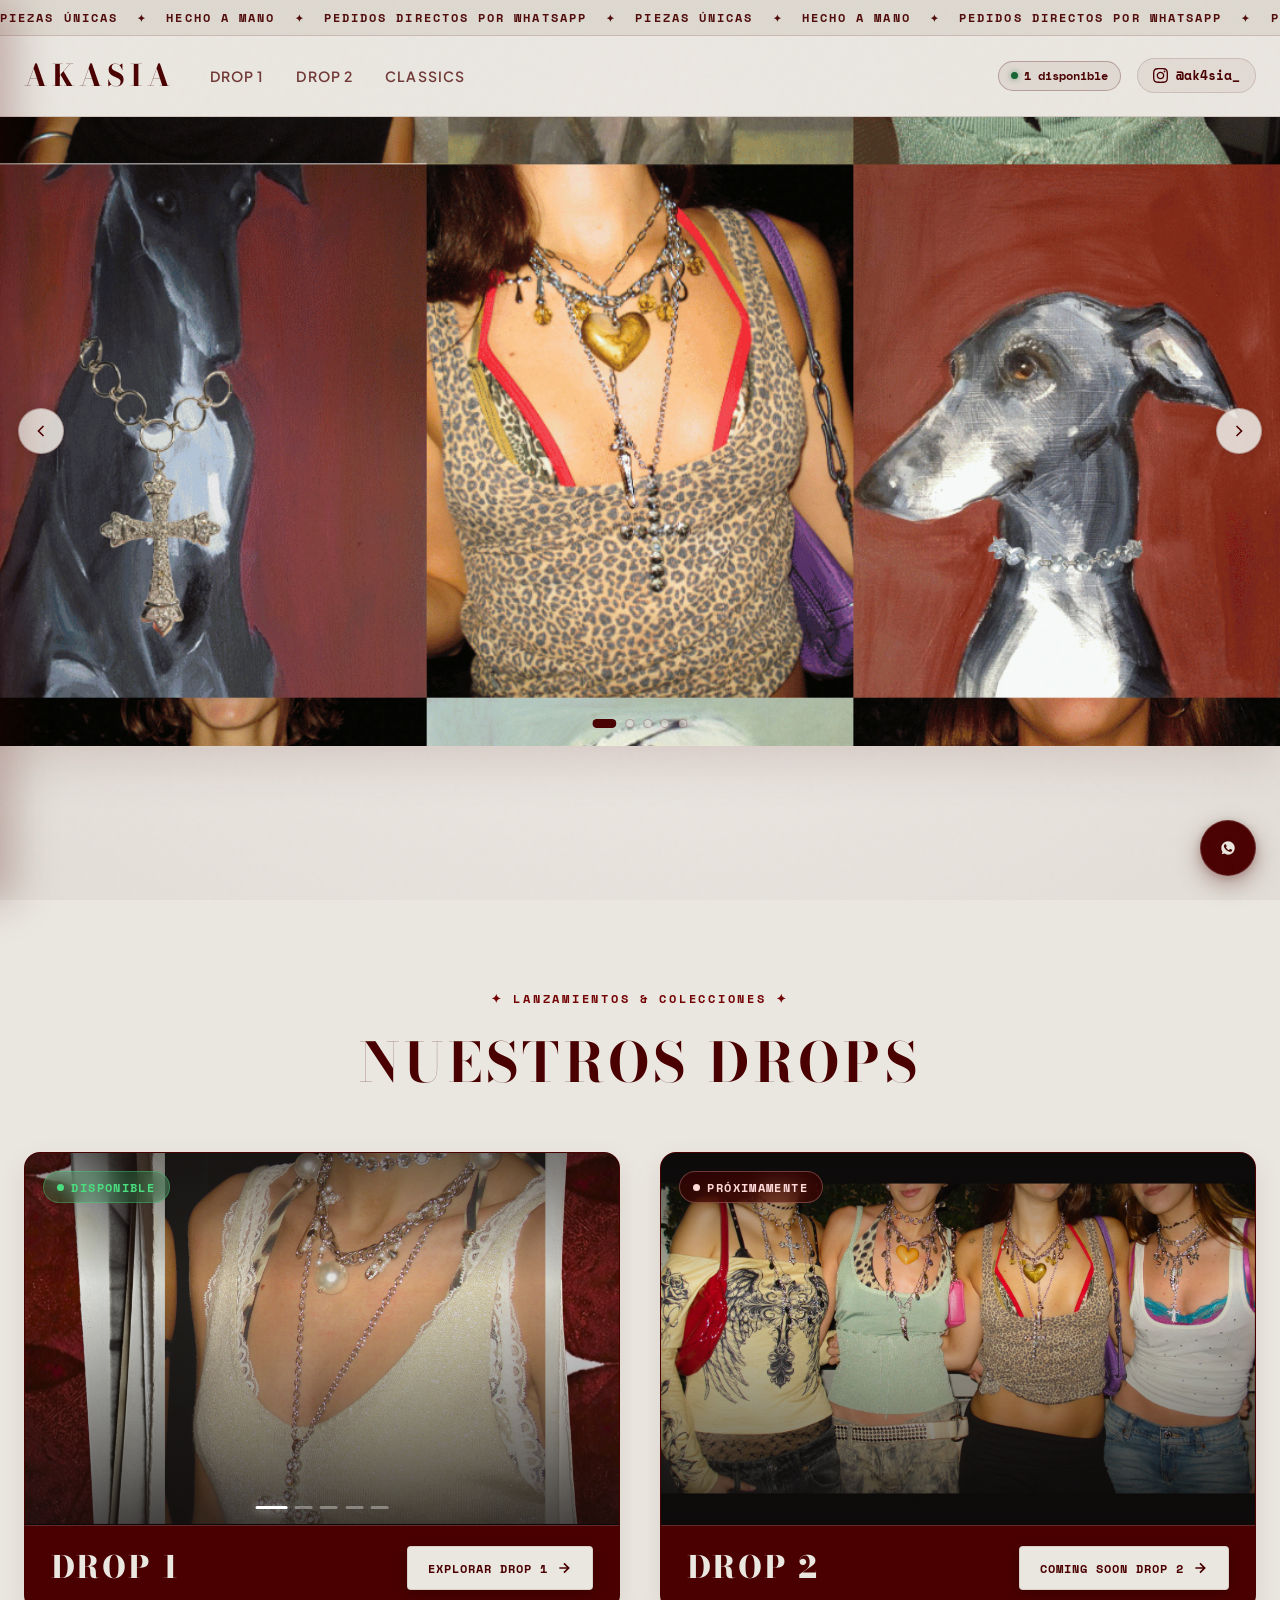
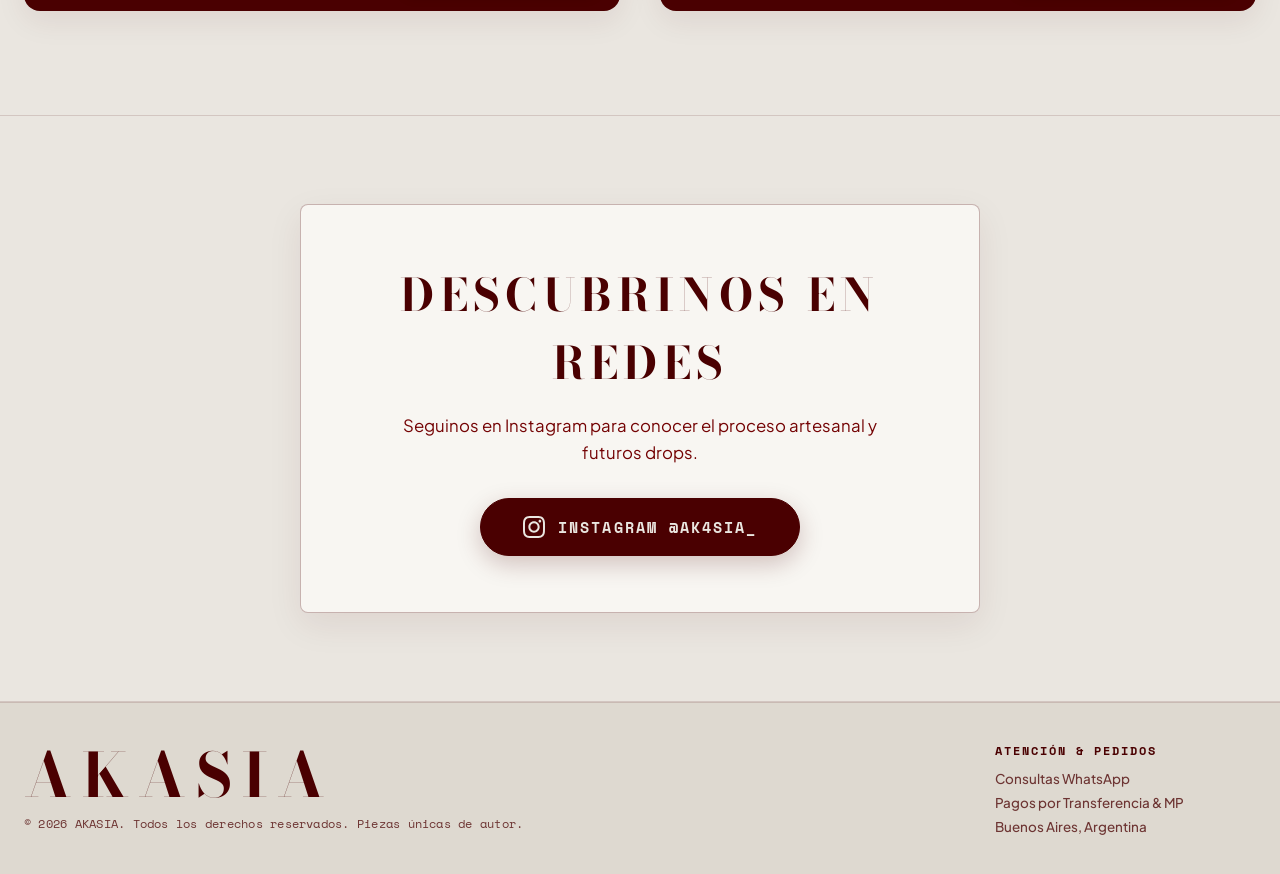
==== commit 38a88a48: "Add files via upload" ====
--- a/index.html
+++ b/index.html
@@ -87,8 +87,8 @@
       <!-- Header Actions -->
       <div class="nav-actions">
         <!-- Live Available Pieces Counter -->
-        <div class="badge-counter" id="availableCounter" title="Piezas únicas listas para compra">
-          <span class="dot"></span> <span class="counter-label">10 Disponibles</span>
+        <div class="badge-counter" id="availableCounter" title="1 pieza única disponible lista para compra">
+          <span class="dot"></span> <span class="counter-number">1</span> <span class="counter-label">disponible</span>
         </div>
 
         <!-- Instagram Profile Link -->
--- a/styles/main.css
+++ b/styles/main.css
@@ -324,6 +324,9 @@
   align-items: center;
   gap: 0.4rem;
   font-weight: 700;
+  white-space: nowrap;
+  flex-shrink: 0;
+  transition: all var(--transition-fast);
 }
 
 .badge-counter .dot {
@@ -333,6 +336,18 @@
   border-radius: 50%;
   box-shadow: 0 0 6px rgba(22, 101, 52, 0.6);
   animation: pulse 2s infinite;
+  flex-shrink: 0;
+}
+
+.badge-counter.is-sold {
+  background: var(--sold-badge-bg);
+  border-color: rgba(74, 0, 1, 0.28);
+  color: var(--sold-badge-text);
+}
+
+.badge-counter.is-sold .dot {
+  background: var(--oxblood);
+  box-shadow: 0 0 6px rgba(74, 0, 1, 0.4);
 }
 
 @keyframes pulse {
@@ -1120,10 +1135,6 @@
     gap: 0.35rem;
   }
 
-  .badge-counter .counter-label {
-    display: none;
-  }
-
   .badge-counter .dot {
     width: 6px;
     height: 6px;
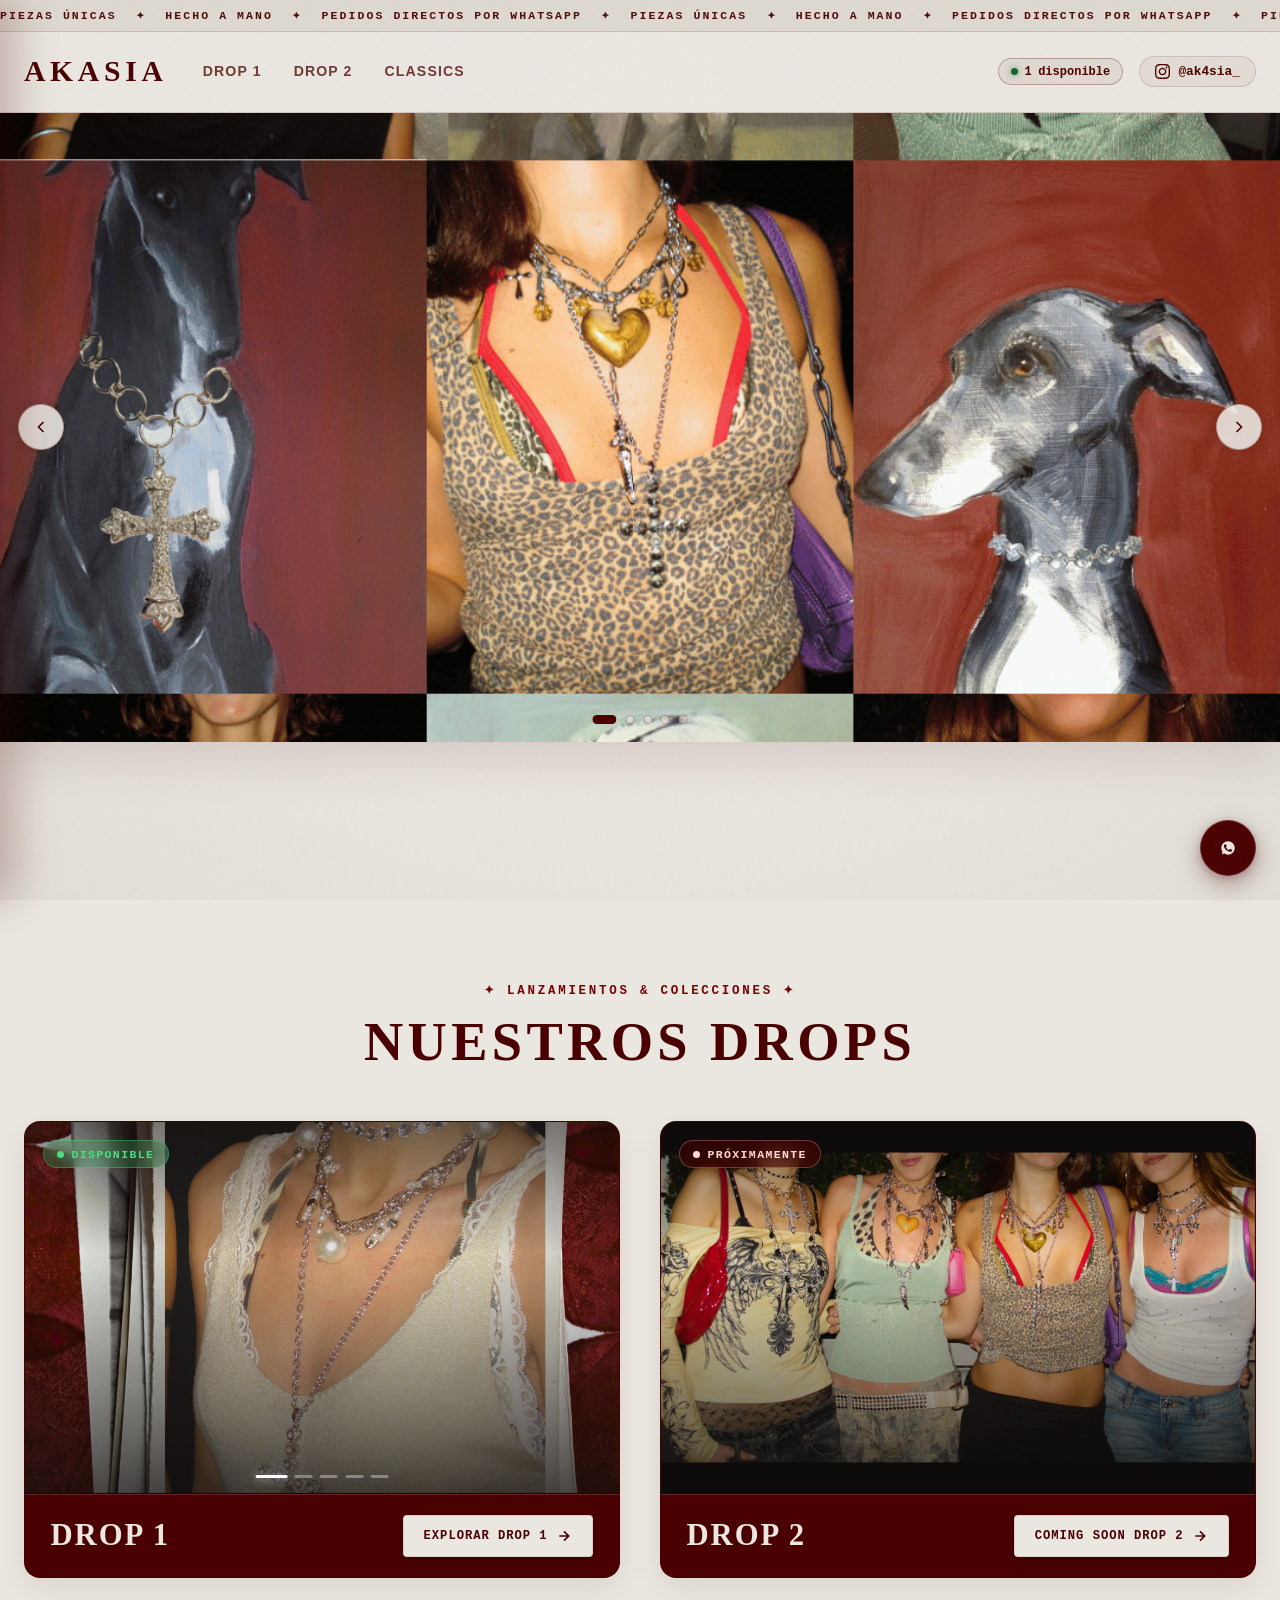
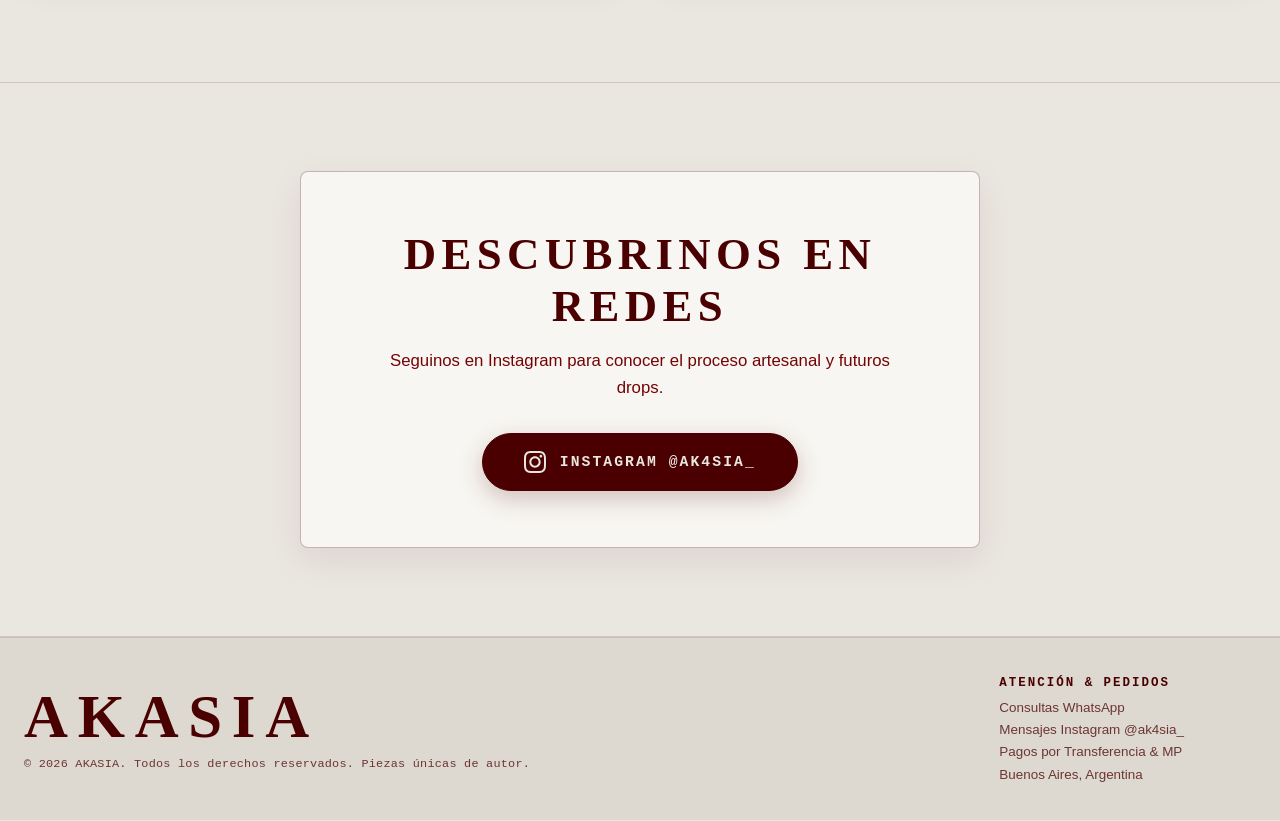
==== commit ca4f2c5c: "Add files via upload" ====
--- a/index.html
+++ b/index.html
@@ -4,11 +4,18 @@
 <head>
   <meta charset="UTF-8">
   <meta name="viewport" content="width=device-width, initial-scale=1.0">
-  <title>AKASIA </title>
-
-  <meta name="description" content="Piezas de joyería únicas hechas a mano. Nuestros drops de autor.">
+  <title>AKASIA • Joyería de Autor & Piezas Únicas</title>
+
+  <!-- Directivas de Seguridad y Privacidad Client-Side -->
+  <meta http-equiv="X-Content-Type-Options" content="nosniff">
+  <meta name="referrer" content="strict-origin-when-cross-origin">
+  <meta http-equiv="Content-Security-Policy" content="default-src 'self'; script-src 'self'; style-src 'self' 'unsafe-inline' https://fonts.googleapis.com; font-src 'self' https://fonts.gstatic.com; img-src 'self' data: https:; connect-src 'self';">
+
+  <!-- SEO & Canónica -->
+  <link rel="canonical" href="https://akasia.com.ar/">
+  <meta name="description" content="Piezas de joyería únicas hechas a mano. Estética grunge-luxe, perlas barrocas, cadenas y dijes de autor. Catálogo exclusivo.">
   <meta name="keywords"
-    content="akasia, drop, joyeria de autor, collares unicos, 1 of 1, collares grunge, moda underground, chokers, perlas, cadenas, diseño argentino">
+    content="akasia, drop, collares, collares unicos, 1 of 1, collar, Y2K, collares Y2K, moda underground, chokers, chocker, cadenas, diseño argentino">
   <meta name="author" content="Akasia">
   <meta name="theme-color" content="#eae6e0">
 
@@ -16,13 +23,29 @@
   <link rel="icon" type="image/x-icon" href="assets/brand/favicon.ico">
   <link rel="apple-touch-icon" href="assets/brand/favicon-192.png">
 
-  <!-- Open Graph / Redes Sociales -->
+  <!-- Open Graph / Previsualizaciones Redes Sociales & WhatsApp -->
+  <meta property="og:site_name" content="AKASIA">
   <meta property="og:type" content="website">
-  <meta property="og:title" content="AKASIA • Piezas Unicas • Hecho a Mano">
+  <meta property="og:title" content="AKASIA • Piezas Únicas • Hecho a Mano">
   <meta property="og:description"
-    content="Diseño de collares únicos de autor. Cada pieza es irrepetible. Conoce los drops y pide tu pieza.">
-  <meta property="og:image" content="assets/brand/isologo_with_text.png">
-  <meta property="og:url" content="https://www.instagram.com/ak4sia_/">
+    content="Diseño de collares únicos de autor. Cada pieza es irrepetible. Conocé los drops y pedí tu pieza por WhatsApp.">
+  <meta property="og:url" content="https://akasia.com.ar/">
+  <meta property="og:image" content="https://akasia.com.ar/assets/brand/isologo_with_text.png">
+  <meta property="og:image:secure_url" content="https://akasia.com.ar/assets/brand/isologo_with_text.png">
+  <meta property="og:image:type" content="image/png">
+  <meta property="og:image:width" content="1200">
+  <meta property="og:image:height" content="630">
+  <meta property="og:image:alt" content="AKASIA Joyería de Autor">
+
+  <!-- Twitter / X Cards -->
+  <meta name="twitter:card" content="summary_large_image">
+  <meta name="twitter:title" content="AKASIA • Piezas Únicas • Hecho a Mano">
+  <meta name="twitter:description" content="Diseño de collares únicos de autor. Cada pieza es irrepetible. Conocé los drops y pedí tu pieza por WhatsApp.">
+  <meta name="twitter:image" content="https://akasia.com.ar/assets/brand/isologo_with_text.png">
+
+  <!-- Optimización de Carga de Tipografías -->
+  <link rel="preconnect" href="https://fonts.googleapis.com">
+  <link rel="preconnect" href="https://fonts.gstatic.com" crossorigin>
 
   <!-- Stylesheets -->
   <link rel="stylesheet" href="styles/main.css">
@@ -276,6 +299,7 @@
         <h4>Atención & Pedidos</h4>
         <ul>
           <li><a href="#" id="footerWaLink" target="_blank" rel="noopener noreferrer">Consultas WhatsApp</a></li>
+          <li><a href="https://www.instagram.com/ak4sia_/" target="_blank" rel="noopener noreferrer">Mensajes Instagram @ak4sia_</a></li>
           <li><span>Pagos por Transferencia & MP</span></li>
           <li><span>Buenos Aires, Argentina</span></li>
         </ul>
